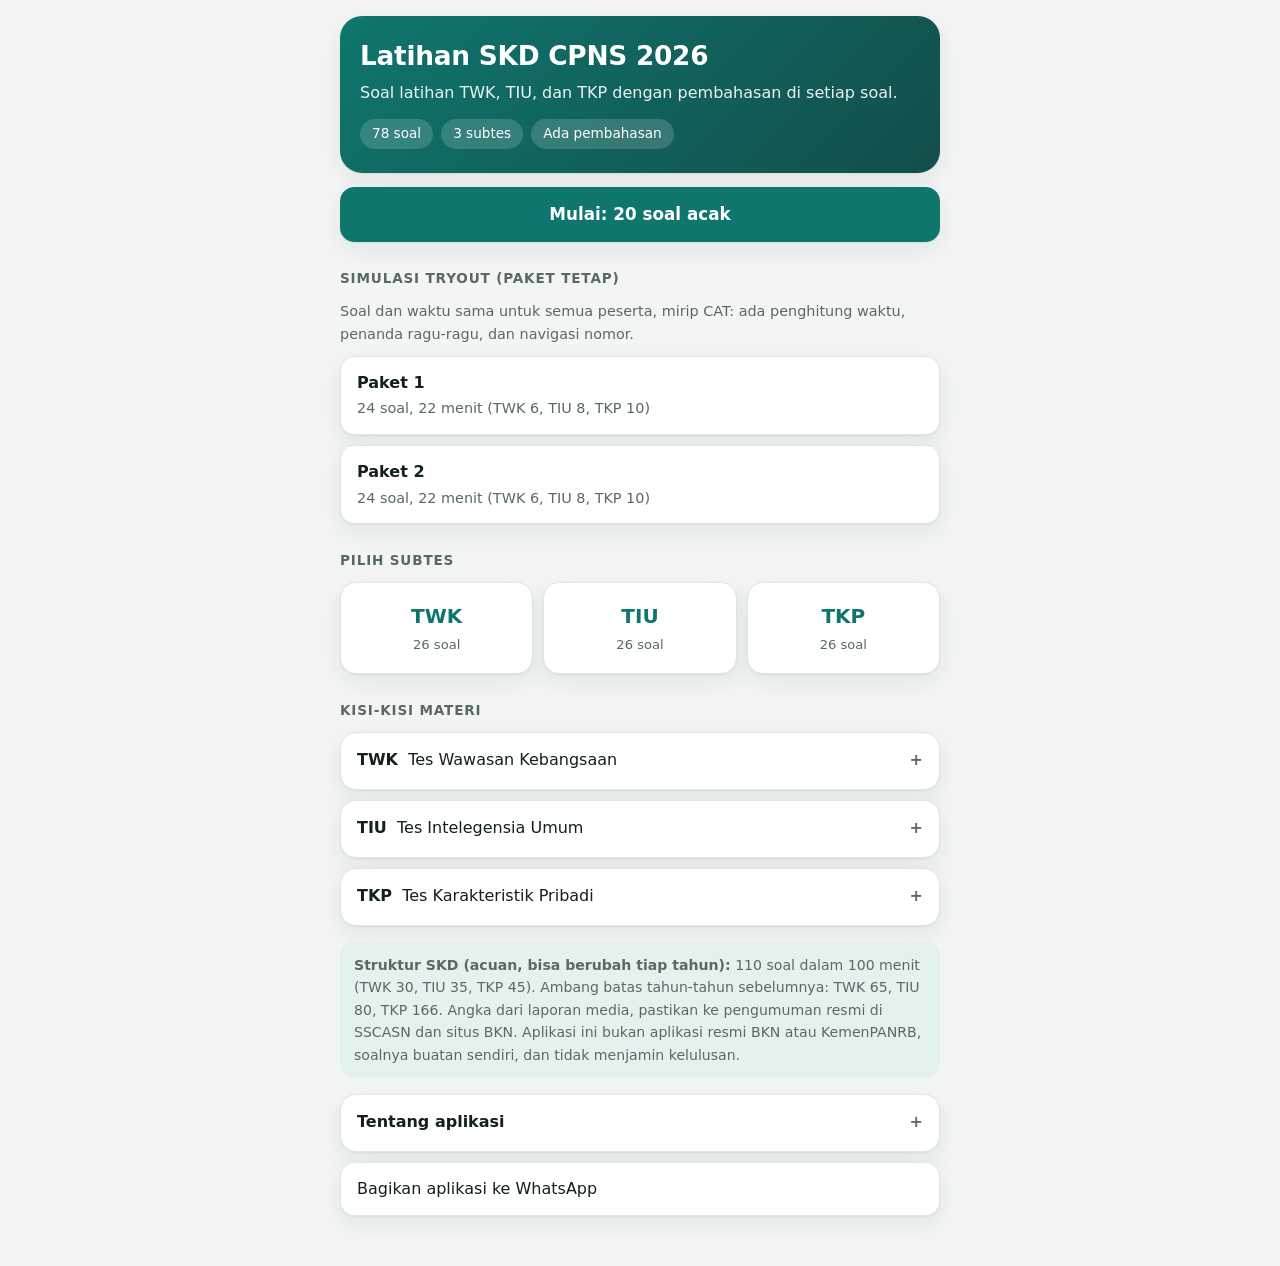
==== latihan-skd-pages/latihan-skd-pages/index.html @ dd1b0652 "Add files via upload" ====
<!doctype html>
<html lang="id">
<head>
<meta charset="utf-8">
<meta name="viewport" content="width=device-width, initial-scale=1, viewport-fit=cover">
<meta name="theme-color" content="#0f766e">
<link rel="manifest" href="manifest.webmanifest">
<link rel="icon" href="icon-192.png">
<link rel="apple-touch-icon" href="icon-192.png">
<title>Latihan SKD CPNS 2026</title>
<style>
:root{--bg:#f2f5f3;--fg:#13201d;--mut:#586966;--card:#fff;--ac:#0f766e;--acfg:#fff;--tint:#e4f2ef;--bad:#b42318;--okbg:#e4f5ec;--nobg:#fdecea;--bd:#dfe7e4;--sh:0 1px 2px rgba(16,40,35,.06),0 8px 24px rgba(16,40,35,.07);color-scheme:light;box-sizing:border-box;padding-top:env(safe-area-inset-top,0px);padding-bottom:env(safe-area-inset-bottom,0px)}
@media (prefers-color-scheme:dark){:root:not([data-theme="light"]){--bg:#0e1514;--fg:#e6f0ed;--mut:#9bb0ab;--card:#16201f;--ac:#2dd4bf;--acfg:#032a25;--tint:#143230;--bad:#ff8f84;--okbg:#10301f;--nobg:#3a1714;--bd:#26393a;--sh:none;color-scheme:dark}}
:root[data-theme="dark"]{--bg:#0e1514;--fg:#e6f0ed;--mut:#9bb0ab;--card:#16201f;--ac:#2dd4bf;--acfg:#032a25;--tint:#143230;--bad:#ff8f84;--okbg:#10301f;--nobg:#3a1714;--bd:#26393a;--sh:none;color-scheme:dark}
html{scroll-padding-top:env(safe-area-inset-top,0px)}
body{margin:0;background:var(--bg);color:var(--fg);font:16px/1.6 system-ui,-apple-system,"Segoe UI",Roboto,sans-serif;-webkit-font-smoothing:antialiased}
main{max-width:600px;margin:0 auto;padding:16px 16px 40px;animation:in .25s ease-out}
@keyframes in{from{opacity:0;transform:translateY(6px)}to{opacity:1;transform:none}}
@media (prefers-reduced-motion:reduce){main{animation:none}.btn,.tile{transition:none!important}}
h1{font-size:1.65rem;line-height:1.2;margin:0 0 8px;letter-spacing:-.01em}
h2{font-size:.85rem;text-transform:uppercase;letter-spacing:.06em;color:var(--mut);margin:26px 0 10px}
p{margin:0 0 10px}.mut{color:var(--mut);font-size:.9rem}
.hero{background:linear-gradient(135deg,#0f766e,#134e4a);color:#fff;border-radius:22px;padding:24px 20px;box-shadow:var(--sh);margin-bottom:14px}
.hero p{opacity:.92;margin:0 0 14px}.chips{display:flex;gap:8px;flex-wrap:wrap}.chips span{background:rgba(255,255,255,.16);border-radius:999px;padding:4px 12px;font-size:.85rem}
.card{background:var(--card);border:1px solid var(--bd);border-radius:16px;padding:14px 16px;margin:10px 0;box-shadow:var(--sh)}
details.card summary{cursor:pointer;min-height:28px;list-style:none}details.card summary::-webkit-details-marker{display:none}
details.card summary::after{content:"+";float:right;color:var(--mut);font-weight:700}details[open].card summary::after{content:"\2212"}
.note{font-size:.88rem;color:var(--mut);background:var(--tint);border-radius:14px;padding:12px 14px;margin:16px 0}
.btn{display:block;width:100%;min-height:52px;margin:10px 0;padding:13px 16px;border-radius:14px;border:1px solid var(--bd);background:var(--card);color:var(--fg);font:inherit;text-align:left;cursor:pointer;box-shadow:var(--sh);transition:transform .08s,border-color .15s}
.btn:active{transform:scale(.985)}.btn:focus-visible,.tile:focus-visible{outline:3px solid var(--ac);outline-offset:2px}
.btn.pri{background:var(--ac);color:var(--acfg);border-color:var(--ac);text-align:center;font-weight:700;font-size:1.05rem}
.grid{display:grid;grid-template-columns:repeat(3,1fr);gap:10px}
.tile{min-height:92px;border-radius:16px;border:1px solid var(--bd);background:var(--card);color:var(--fg);font:inherit;cursor:pointer;box-shadow:var(--sh);display:flex;flex-direction:column;align-items:center;justify-content:center;gap:2px;transition:transform .08s}
.tile:active{transform:scale(.97)}.tile b{font-size:1.25rem;color:var(--ac)}.tile span{font-size:.82rem;color:var(--mut)}
.top{display:flex;justify-content:space-between;align-items:center;margin-bottom:8px}
.tag{display:inline-block;font-size:.8rem;font-weight:700;background:var(--tint);color:var(--ac);border-radius:8px;padding:2px 10px}
.bar{height:8px;background:var(--bd);border-radius:4px;margin:0 0 18px;overflow:hidden}.bar i{display:block;height:100%;background:var(--ac);border-radius:4px;transition:width .3s}
.q{font-size:1.1rem;font-weight:600;line-height:1.5;margin:0 0 14px}
.opt{display:flex;gap:12px;align-items:flex-start;line-height:1.45}
.opt .l{flex:none;width:30px;height:30px;border-radius:50%;background:var(--tint);color:var(--ac);font-weight:700;display:flex;align-items:center;justify-content:center;font-size:.9rem}
.opt.ok{background:var(--okbg);border:2px solid var(--ac)}.opt.no{background:var(--nobg);border:2px solid var(--bad)}
.opt.ok .l{background:var(--ac);color:var(--acfg);font-size:0}.opt.ok .l::after{content:"\2713";font-size:1rem}
.opt.no .l{background:var(--bad);color:#fff;font-size:0}.opt.no .l::after{content:"\2715";font-size:.95rem}
#nx{position:sticky;bottom:12px}
.ring{display:flex;justify-content:center;margin:8px 0 4px}
.row2{display:flex;justify-content:space-between;font-size:.92rem;margin:12px 0 4px}
ul{margin:8px 0 0;padding-left:20px}
.row{display:flex;gap:8px}.row .btn{flex:1;text-align:center;padding:10px 6px}
.opt.sel{background:var(--tint);border:2px solid var(--ac)}
.tm{font-variant-numeric:tabular-nums;font-size:1.15rem;background:var(--tint);color:var(--ac);border-radius:10px;padding:2px 12px}
.nav{display:grid;grid-template-columns:repeat(auto-fill,minmax(44px,1fr));gap:8px;margin-bottom:8px}
.nb{min-height:44px;border-radius:10px;border:1px solid var(--bd);background:var(--card);color:var(--fg);font:inherit;cursor:pointer}
.nb.done{background:var(--ac);color:var(--acfg);border-color:var(--ac)}
.nb.flg{outline:3px solid #d97706;outline-offset:-3px}
.nb.cur{box-shadow:0 0 0 3px var(--fg)}
.btn.opt{border:2px solid var(--bd);align-items:center}
.btn.opt.ok,.btn.opt.sel{border-color:var(--ac)}
.opt.sel .l{background:var(--ac);color:var(--acfg)}.btn.opt.no{border-color:var(--bad)}
</style>
</head>
<body>
<main id="app"></main>
<script>
const m=(k,q,o,c,e)=>({k,q,e,o:o.map((t,i)=>({t,p:i===c?5:0}))});
const t=(q,a,e)=>({k:"TKP",q,e,o:a.map(([t,p])=>({t,p}))});
const Q=[
m("TWK","Sikap mendahulukan kepentingan bangsa di atas kepentingan golongan paling sesuai dengan sila ...",["Ketuhanan Yang Maha Esa","Kemanusiaan yang adil dan beradab","Persatuan Indonesia","Kerakyatan yang dipimpin oleh hikmat kebijaksanaan","Keadilan sosial bagi seluruh rakyat Indonesia"],2,"Mengutamakan kepentingan bangsa dan menjaga persatuan adalah nilai sila ke-3, Persatuan Indonesia."),
m("TWK","Ketentuan bahwa kedaulatan berada di tangan rakyat dan dilaksanakan menurut Undang-Undang Dasar tercantum dalam ...",["Pasal 1 ayat (1)","Pasal 1 ayat (2)","Pasal 1 ayat (3)","Pasal 2 ayat (1)","Pasal 3 ayat (1)"],1,"Pasal 1 ayat (2) UUD 1945 memuat ketentuan tersebut."),
m("TWK","Semboyan Bhinneka Tunggal Ika dikutip dari kitab ...",["Negarakertagama","Sutasoma","Pararaton","Arjunawiwaha","Bharatayuddha"],1,"Frasa itu berasal dari kitab Sutasoma karya Mpu Tantular."),
m("TWK","Kongres Pemuda II yang menghasilkan Sumpah Pemuda berlangsung pada tahun ...",["1908","1912","1928","1945","1949"],2,"Sumpah Pemuda diikrarkan pada 28 Oktober 1928."),
m("TIU","Dokter : Pasien = Guru : ...",["Sekolah","Murid","Buku","Ujian","Kepala sekolah"],1,"Dokter melayani pasien, sama seperti guru mengajar murid."),
m("TIU","Lanjutkan deret: 2, 6, 18, 54, ...",["108","148","162","216","256"],2,"Setiap suku dikali 3, sehingga 54 x 3 = 162."),
m("TIU","Semua pegawai disiplin. Sebagian pegawai berkacamata. Kesimpulan yang pasti benar adalah ...",["Semua yang berkacamata adalah pegawai","Sebagian yang berkacamata adalah pegawai disiplin","Semua pegawai berkacamata","Tidak ada pegawai berkacamata yang disiplin","Sebagian pegawai tidak disiplin"],1,"Sebagian pegawai berkacamata, dan semua pegawai disiplin, maka sebagian yang berkacamata pasti disiplin."),
m("TIU","25% dari 840 adalah ...",["190","200","210","220","250"],2,"840 x 25/100 = 210."),
t("Rekan baru kesulitan memakai aplikasi kantor, sementara kamu sedang sibuk. Sikapmu ...",[["Menjadwalkan sesi khusus sore ini dan memberi tahu rekan baru",4],["Meluangkan beberapa menit sekarang untuk menjelaskan inti, lalu membagikan panduan tertulis",5],["Mengerjakan tugas rekan itu sendiri agar cepat selesai",3],["Menyarankan membaca manual sendiri tanpa bantuan",2],["Membiarkan karena itu bukan tugasmu",1]],"Jawaban terbaik membantu langsung dan membuat rekan mandiri (jejaring kerja)."),
t("Seorang warga marah karena antrean pelayanan lama. Sikapmu ...",[["Menjelaskan penyebab antrean dan perkiraan waktu dengan sopan",4],["Mendengarkan, meminta maaf atas ketidaknyamanan, menjelaskan alur, dan membantu mempercepat sesuai prosedur",5],["Meminta warga menyampaikan keluhan lewat kotak saran",3],["Meminta warga bersabar tanpa penjelasan",2],["Membalas dengan nada tinggi",1]],"Pelayanan publik yang baik: empati, informasi jelas, dan solusi sesuai prosedur."),
t("Atasan memberi tugas di luar keahlianmu dengan tenggat dekat. Sikapmu ...",[["Menerima dan mengerjakan sebisanya tanpa bertanya",4],["Menyampaikan kendala, meminta arahan, dan belajar cepat dari rekan atau panduan agar tetap selesai",5],["Meminta tugas dialihkan ke rekan lain tanpa mencoba",3],["Menunda sampai mendekati tenggat",2],["Menolak mentah-mentah",1]],"Profesionalisme: jujur soal kendala, aktif belajar, dan bertanggung jawab pada hasil."),
t("Kamu menemukan kabar hoaks di grup WhatsApp keluarga. Sikapmu ...",[["Mengirim tautan klarifikasi tanpa komentar",4],["Memeriksa kebenarannya di sumber resmi lalu meluruskan dengan sopan",5],["Mengabaikan karena bukan urusanmu",3],["Meneruskan ke grup lain untuk dimintai pendapat",2],["Menyebarkannya lebih luas",1]],"Verifikasi dulu, lalu luruskan dengan santun."),
m("TWK","Pancasila ditetapkan sebagai dasar negara dalam sidang PPKI pada tanggal ...",["1 Juni 1945","22 Juni 1945","17 Agustus 1945","18 Agustus 1945","5 Juli 1959"],3,"Sidang PPKI 18 Agustus 1945 mengesahkan UUD 1945 beserta Pancasila sebagai dasar negara."),
m("TWK","Lembaga yang berwenang menguji undang-undang terhadap UUD 1945 adalah ...",["Mahkamah Agung","Mahkamah Konstitusi","Komisi Yudisial","Dewan Perwakilan Rakyat","Badan Pemeriksa Keuangan"],1,"Pengujian undang-undang terhadap UUD 1945 menjadi kewenangan Mahkamah Konstitusi."),
m("TWK","Tujuan negara Indonesia dirumuskan dalam Pembukaan UUD 1945 alinea ...",["pertama","kedua","ketiga","keempat","tidak dirumuskan di Pembukaan"],3,"Alinea keempat memuat tujuan negara dan dasar negara."),
m("TWK","Bentuk negara Indonesia menurut Pasal 1 ayat (1) UUD 1945 adalah ...",["Federal","Kesatuan berbentuk republik","Monarki konstitusional","Persemakmuran","Serikat"],1,"Pasal 1 ayat (1): Negara Indonesia ialah negara kesatuan yang berbentuk republik."),
m("TWK","Hari Kebangkitan Nasional diperingati berdasarkan berdirinya organisasi ...",["Sarekat Islam","Budi Utomo","Indische Partij","Muhammadiyah","Taman Siswa"],1,"Budi Utomo berdiri 20 Mei 1908 dan dijadikan tonggak kebangkitan nasional."),
m("TWK","Naskah Proklamasi Kemerdekaan Indonesia diketik oleh ...",["Soekarno","Mohammad Hatta","Sayuti Melik","Achmad Soebardjo","Fatmawati"],2,"Sayuti Melik mengetik naskah proklamasi dari tulisan tangan Soekarno."),
m("TWK","Nilai dasar ASN dalam BerAKHLAK yang menekankan memegang teguh ideologi Pancasila, UUD 1945, dan setia kepada NKRI adalah ...",["Akuntabel","Harmonis","Kolaboratif","Loyal","Adaptif"],3,"Loyal: memegang teguh ideologi Pancasila, UUD 1945, dan setia kepada NKRI."),
m("TWK","Pembagian wilayah NKRI atas provinsi, kabupaten, dan kota diatur dalam Pasal ... UUD 1945",["1","18","27","28","33"],1,"Pasal 18 mengatur pemerintahan daerah."),
m("TWK","Hak dan kewajiban warga negara ikut serta dalam upaya pembelaan negara terdapat dalam ...",["Pasal 27 ayat (3)","Pasal 28A","Pasal 29 ayat (1)","Pasal 31 ayat (1)","Pasal 33 ayat (1)"],0,"Pasal 27 ayat (3) mengatur hak dan kewajiban bela negara."),
m("TWK","Ketentuan bahwa bumi, air, dan kekayaan alam dikuasai negara untuk kemakmuran rakyat terdapat dalam ...",["Pasal 31","Pasal 32","Pasal 33 ayat (3)","Pasal 34","Pasal 28H"],2,"Pasal 33 ayat (3) UUD 1945 memuat ketentuan tersebut."),
m("TWK","Presiden Soeharto menyatakan berhenti dari jabatannya pada tanggal ...",["12 Mei 1998","20 Mei 1998","21 Mei 1998","1 Juni 1998","27 Juli 1998"],2,"Soeharto mengundurkan diri pada 21 Mei 1998, menandai awal masa Reformasi."),
m("TWK","Sidang BPUPKI pertama (29 Mei sampai 1 Juni 1945) membahas ...",["Dasar negara","Teks proklamasi","Pembagian wilayah","Mata uang","Pemilihan presiden"],0,"Sidang pertama BPUPKI membahas dasar negara; pada 1 Juni 1945 Soekarno mengemukakan gagasan Pancasila."),
m("TIU","Sinonim kata EKSPLISIT adalah ...",["tersirat","terselubung","tersurat","rumit","singkat"],2,"Eksplisit berarti jelas atau tersurat."),
m("TIU","Antonim kata TRANSPARAN adalah ...",["terbuka","jelas","tertutup","tipis","bening"],2,"Transparan berarti terbuka atau jelas; lawannya tertutup."),
m("TIU","Pena : Menulis = Pisau : ...",["Dapur","Memotong","Tajam","Makan","Logam"],1,"Fungsi pena adalah menulis, fungsi pisau adalah memotong."),
m("TIU","Sepatu : Kaki = Topi : ...",["Kepala","Rambut","Matahari","Kain","Pakaian"],0,"Sepatu dipakai di kaki, topi dipakai di kepala."),
m("TIU","Lanjutkan deret: 3, 5, 9, 17, 33, ...",["49","57","65","66","81"],2,"Selisihnya 2, 4, 8, 16, 32, sehingga 33 + 32 = 65."),
m("TIU","Lanjutkan deret: 1, 4, 9, 16, 25, ...",["30","32","36","42","49"],2,"Deretnya bilangan kuadrat: 6 x 6 = 36."),
m("TIU","Harga barang Rp80.000 mendapat diskon 15%. Harga yang dibayar adalah ...",["Rp62.000","Rp64.000","Rp66.000","Rp68.000","Rp72.000"],3,"Diskon 15% = Rp12.000, jadi 80.000 - 12.000 = Rp68.000."),
m("TIU","Kendaraan berkecepatan 60 km/jam menempuh 150 km dalam waktu ...",["2 jam","2,5 jam","3 jam","3,5 jam","4 jam"],1,"Waktu = jarak / kecepatan = 150 / 60 = 2,5 jam."),
m("TIU","Perbandingan umur A dan B adalah 3 : 5 dan jumlahnya 48 tahun. Umur B adalah ...",["18 tahun","24 tahun","28 tahun","30 tahun","32 tahun"],3,"48 : 8 = 6, maka B = 5 x 6 = 30 tahun."),
m("TIU","Jika hujan, maka jalan basah. Jalan tidak basah. Kesimpulannya ...",["Hujan","Tidak hujan","Jalan licin","Mungkin hujan","Tidak dapat disimpulkan"],1,"Kontraposisi: jalan tidak basah berarti tidak hujan."),
m("TIU","Semua kucing adalah hewan. Tidak ada hewan yang berupa tumbuhan. Kesimpulan yang benar ...",["Sebagian kucing adalah tumbuhan","Tidak ada kucing yang berupa tumbuhan","Semua hewan adalah kucing","Semua tumbuhan adalah hewan","Sebagian hewan adalah kucing tumbuhan"],1,"Kucing termasuk hewan, hewan bukan tumbuhan, sehingga kucing bukan tumbuhan."),
m("TIU","Andi lebih tinggi dari Budi. Budi lebih tinggi dari Citra. Dedi lebih rendah dari Citra. Siapa yang paling tinggi?",["Andi","Budi","Citra","Dedi","Tidak dapat ditentukan"],0,"Urutan tinggi: Andi > Budi > Citra > Dedi."),
t("Pemohon layanan membawa berkas yang kurang satu dokumen. Sikapmu ...",[["Menjelaskan dokumen yang kurang, memberi daftar persyaratan lengkap, dan cara melengkapinya",5],["Menyebutkan dokumen yang kurang lalu mempersilakan datang lagi",4],["Meminta pemohon membaca papan pengumuman persyaratan",3],["Meminta pemohon bertanya ke loket lain",2],["Menolak dan menyuruh pulang",1]],"Pelayanan yang baik memberi informasi jelas dan solusi."),
t("Kamu menerima email berisi tautan mencurigakan yang meminta kata sandi akun kantor. Sikapmu ...",[["Tidak membuka, melaporkan ke unit TI, lalu menghapusnya",5],["Tidak membuka dan menghapusnya",4],["Menanyakan ke rekan sebelum membukanya",3],["Membuka tautan tetapi tidak mengisi data",2],["Mengisi data agar akun tidak diblokir",1]],"Jangan klik; laporkan agar pegawai lain terlindungi (TIK)."),
t("Dua rekan berselisih sehingga mengganggu kerja tim. Sikapmu ...",[["Mengajak keduanya berdiskusi mencari kesepakatan demi target tim",5],["Menyarankan mereka menyelesaikan sendiri",4],["Melaporkan ke atasan tanpa mencoba menengahi",3],["Menjaga jarak agar tidak terlibat",2],["Memihak salah satu",1]],"Menengahi secara netral menjaga jejaring kerja."),
t("Rapat penting bertepatan dengan hari raya keagamaan salah satu rekan. Sikapmu ...",[["Mengusulkan jadwal lain agar semua dapat hadir",5],["Tetap rapat lalu memberi ringkasan kepada rekan tersebut",4],["Rapat dengan peserta lain dan menyerahkan notulen",3],["Meminta rekan itu memilih antara rapat dan hari rayanya",2],["Mengatakan hari raya bukan alasan tidak hadir",1]],"Menghargai perbedaan keyakinan (sosial budaya)."),
t("Kamu menyadari ada kesalahan data pada laporan yang sudah dikirim. Sikapmu ...",[["Segera melapor ke atasan, memperbaiki, dan mengirim revisi",5],["Memperbaiki dan mengirim ulang tanpa memberi tahu",4],["Memperbaikinya pada laporan berikutnya",3],["Menunggu sampai ada yang menyadari",2],["Menyalahkan rekan penyedia data",1]],"Jujur dan bertanggung jawab (profesionalisme)."),
t("Kamu mendengar rekan menyebarkan ujaran kebencian terhadap kelompok tertentu. Sikapmu ...",[["Menegur dengan santun, mengingatkan nilai persatuan, dan melapor bila berlanjut",5],["Menegur dengan santun",4],["Menghindar dari percakapan itu",3],["Mengabaikan",2],["Ikut tertawa",1]],"Menolak intoleransi dengan cara santun (anti radikalisme)."),
t("Seorang lansia kesulitan mengisi formulir layanan. Sikapmu ...",[["Mendampingi dan membantu mengisi dengan sabar",5],["Meminta petugas lain membantu",4],["Memberi contoh formulir yang sudah terisi",3],["Meminta keluarganya datang membantu",2],["Meminta lansia mengisi sendiri",1]],"Pelayanan ramah dan inklusif."),
t("Atasan menginstruksikan hal yang tidak sesuai prosedur. Sikapmu ...",[["Menyampaikan aturan yang berlaku dengan sopan dan mengusulkan alternatif sesuai prosedur",5],["Meminta instruksi tertulis terlebih dahulu",4],["Bertanya ke rekan senior sebelum memutuskan",3],["Menjalankan karena itu perintah atasan",2],["Menolak dengan kasar",1]],"Tetap taat aturan dengan komunikasi yang baik."),
t("Kantor mewajibkan aplikasi baru yang belum kamu kuasai. Sikapmu ...",[["Mengikuti pelatihan, bertanya, dan berlatih sampai mahir",5],["Belajar sendiri dari panduan",4],["Menunggu rekan membantu",3],["Tetap memakai cara lama",2],["Menolak memakai aplikasi itu",1]],"Adaptif terhadap teknologi (TIK)."),
t("Timmu butuh data dari unit lain yang lambat merespons. Sikapmu ...",[["Menghubungi langsung dengan sopan, menjelaskan urgensi dan tenggat, lalu menindaklanjuti",5],["Mengirim pengingat tertulis",4],["Meminta atasan yang menghubungi",3],["Menunggu sampai data dikirim",2],["Mengerjakan dengan data seadanya tanpa memberi tahu",1]],"Proaktif membangun kerja sama lintas unit."),
t("Seorang warga berbicara bahasa daerah dan kesulitan berbahasa Indonesia saat dilayani. Sikapmu ...",[["Berbicara pelan dan sederhana serta meminta bantuan rekan yang memahami bahasa daerahnya",5],["Meminta warga memakai bahasa Indonesia",4],["Memanggil rekan untuk menggantikan",3],["Melayani sekadarnya",2],["Mengeluh kepada warga",1]],"Menghargai keberagaman dan memastikan layanan dipahami."),
t("Jam pelayanan selesai tetapi masih ada pemohon yang mengantre. Sikapmu ...",[["Tetap melayani yang sudah mengantre sesuai aturan dan menginformasikan jam layanan besok",5],["Melayani sebagian dan meminta sisanya datang besok",4],["Meminta pemohon datang besok dengan penjelasan",3],["Menutup loket tanpa penjelasan",2],["Mematikan lampu dan pulang",1]],"Mengutamakan pelayanan tanpa melanggar aturan."),
m("TWK","Lambang sila keempat Pancasila adalah ...",["Bintang","Rantai","Pohon beringin","Kepala banteng","Padi dan kapas"],3,"Sila keempat dilambangkan dengan kepala banteng."),
m("TWK","Jaminan kemerdekaan tiap penduduk untuk memeluk agama dan beribadah tercantum dalam ...",["Pasal 28E","Pasal 29 ayat (2)","Pasal 30","Pasal 31","Pasal 32"],1,"Pasal 29 ayat (2) menjamin kemerdekaan memeluk agama dan beribadah."),
m("TWK","Anggota MPR terdiri atas anggota DPR dan anggota ...",["DPRD","DPD","Mahkamah Agung","BPK","Menteri"],1,"Pasal 2 ayat (1) UUD 1945: MPR terdiri atas anggota DPR dan DPD."),
m("TWK","Hari Pahlawan 10 November memperingati pertempuran di ...",["Bandung","Semarang","Surabaya","Ambarawa","Medan"],2,"Hari Pahlawan memperingati pertempuran di Surabaya pada November 1945."),
m("TWK","Konferensi Asia Afrika tahun 1955 diselenggarakan di ...",["Jakarta","Bandung","Yogyakarta","Denpasar","Surabaya"],1,"KAA 1955 berlangsung di Bandung."),
m("TWK","Nilai BerAKHLAK yang menekankan bertanggung jawab atas kepercayaan yang diberikan adalah ...",["Kompeten","Akuntabel","Harmonis","Adaptif","Loyal"],1,"Akuntabel berarti bertanggung jawab atas kepercayaan yang diberikan."),
m("TWK","Proklamator kemerdekaan Indonesia adalah ...",["Soekarno dan Sutan Sjahrir","Soekarno dan Mohammad Hatta","Soekarno dan Ki Hajar Dewantara","Mohammad Hatta dan Sutan Sjahrir","Soekarno dan Soeharto"],1,"Proklamasi dibacakan oleh Soekarno dan Mohammad Hatta pada 17 Agustus 1945."),
m("TWK","Perubahan UUD 1945 pada masa Reformasi dilakukan sebanyak ... kali",["2","3","4","5","6"],2,"UUD 1945 diubah empat kali, pada tahun 1999 sampai 2002."),
m("TWK","Lembaga negara yang memeriksa pengelolaan dan tanggung jawab keuangan negara adalah ...",["Bank Indonesia","Badan Pemeriksa Keuangan","Otoritas Jasa Keuangan","Komisi Pemberantasan Korupsi","Mahkamah Agung"],1,"Pemeriksaan keuangan negara adalah tugas Badan Pemeriksa Keuangan (BPK)."),
m("TWK","Jumlah bulu pada masing-masing sayap Garuda Pancasila adalah ...",["8","17","19","45","5"],1,"Sayap 17, ekor 8, pangkal ekor 19, leher 45, melambangkan 17 Agustus 1945."),
m("TIU","Sinonim kata AKURAT adalah ...",["tepat","cepat","lambat","kasar","jauh"],0,"Akurat berarti tepat dan teliti."),
m("TIU","Antonim kata MUTAKHIR adalah ...",["modern","terbaru","kuno","canggih","cepat"],2,"Mutakhir berarti terbaru; lawannya kuno."),
m("TIU","Mata : Melihat = Telinga : ...",["Suara","Mendengar","Kepala","Berbicara","Musik"],1,"Fungsi mata adalah melihat, fungsi telinga adalah mendengar."),
m("TIU","Panas : Dingin = Tinggi : ...",["Besar","Rendah","Jauh","Lebar","Panjang"],1,"Panas berlawanan dengan dingin, tinggi berlawanan dengan rendah."),
m("TIU","Lanjutkan deret: 5, 10, 20, 40, ...",["60","70","80","90","100"],2,"Setiap suku dikali 2, jadi 40 x 2 = 80."),
m("TIU","Lanjutkan deret: 100, 90, 81, 73, 66, ...",["58","59","60","61","62"],2,"Selisihnya turun 10, 9, 8, 7, 6, jadi 66 - 6 = 60."),
m("TIU","3/4 + 1/2 = ...",["4/6","1","5/4","3/2","7/4"],2,"3/4 + 2/4 = 5/4."),
m("TIU","Rata-rata lima bilangan adalah 12. Empat bilangan di antaranya 10, 12, 14, dan 11. Bilangan kelima adalah ...",["11","12","13","14","15"],2,"Jumlah seluruhnya 60. Empat bilangan berjumlah 47, jadi yang kelima 13."),
m("TIU","Enam orang menyelesaikan pekerjaan dalam 10 hari. Jika dikerjakan 12 orang, selesai dalam ... hari",["4","5","6","8","20"],1,"Jumlah orang dua kali lipat, waktu menjadi setengahnya: 5 hari."),
m("TIU","Semua A adalah B. Semua B adalah C. Kesimpulan yang benar ...",["Semua C adalah A","Semua A adalah C","Sebagian C bukan B","Tidak ada A yang C","Semua B adalah A"],1,"A termasuk B dan B termasuk C, maka A termasuk C."),
t("Warga mengeluhkan layanan kantormu lewat media sosial. Sikapmu ...",[["Menanggapi dengan sopan, menelusuri masalahnya, menindaklanjuti, dan mengabari hasilnya",5],["Membalas singkat dan mengarahkan ke kanal pengaduan resmi",4],["Meneruskan ke atasan tanpa menjawab warga",3],["Menunggu sampai ada instruksi",2],["Menghapus komentar tersebut",1]],"Tanggapan cepat, sopan, dan tuntas adalah inti pelayanan publik."),
t("Target kerjamu bulan ini belum tercapai. Sikapmu ...",[["Menganalisis penyebabnya, menyusun rencana perbaikan, dan melapor ke atasan",5],["Menambah jam kerja tanpa melapor",4],["Meminta tenggat diperpanjang tanpa rencana",3],["Menunggu bantuan datang",2],["Menyalahkan keadaan",1]],"Profesional: terbuka soal kendala dan punya rencana."),
t("Rekan beda generasi memakai cara kerja yang berbeda darimu. Sikapmu ...",[["Mengajak berdiskusi dan menggabungkan kelebihan kedua cara",5],["Menyesuaikan diri dengan cara rekan",4],["Tetap memakai caramu sendiri",3],["Menghindari kerja sama",2],["Mengejek cara kerjanya",1]],"Kolaborasi yang menghargai perbedaan."),
t("Pegawai baru dari daerah lain dijadikan bahan lelucon karena logatnya. Sikapmu ...",[["Menegur dengan santun dan mengajak menghargai perbedaan",5],["Mengajak pegawai baru bergabung berbincang",4],["Diam saja",3],["Ikut tersenyum",2],["Ikut bercanda",1]],"Sosial budaya: menolak merendahkan orang lain."),
t("Kamu harus presentasi lewat video call, tetapi koneksi sering terganggu. Sikapmu ...",[["Menyiapkan jaringan cadangan, mengirim materi lebih dulu, dan memberi tahu peserta",5],["Mencoba memperbaiki koneksi saat berlangsung",4],["Menunda dan memberi tahu peserta",3],["Menunggu koneksi membaik tanpa memberi tahu",2],["Membatalkan sepihak",1]],"Antisipasi risiko teknis (TIK)."),
t("Seseorang mengajakmu bergabung kelompok yang menolak Pancasila. Sikapmu ...",[["Menolak tegas dan melaporkan kepada pihak berwenang atau atasan",5],["Menolak tegas lalu menjauh",4],["Menolak dengan halus",3],["Mendengarkan dulu tanpa menolak",2],["Ikut bergabung",1]],"Anti radikalisme: tegas menolak dan melapor."),
t("Warga meminta layanan di luar kewenangan unitmu. Sikapmu ...",[["Menjelaskan dengan sopan dan mengarahkan ke unit berwenang beserta alurnya",5],["Menyebut unit yang berwenang",4],["Meminta warga mencari sendiri",3],["Menolak tanpa penjelasan",2],["Menjanjikan layanan padahal bukan kewenanganmu",1]],"Arahkan dengan jelas tanpa melanggar kewenangan."),
t("Seorang rekan berulang kali datang terlambat. Sikapmu ...",[["Menegur secara pribadi dengan baik dan melapor jika terus berulang",5],["Menegur secara pribadi",4],["Membicarakannya dengan rekan lain",3],["Mengabaikan",2],["Mempermalukannya di depan umum",1]],"Tegur dengan baik dan tetap hormati rekan."),
t("Atasan memuji kamu atas keberhasilan proyek yang dikerjakan bersama tim. Sikapmu ...",[["Mengakui kontribusi seluruh tim",5],["Berterima kasih dan menyebut peran rekan tertentu",4],["Menerima pujian tanpa komentar",3],["Menyebut kontribusimu paling besar",2],["Mengatakan itu hasil kerjamu sendiri",1]],"Menghargai kerja tim."),
t("Rekan meminta salinan data pribadi warga di komputer kantor untuk keperluan pribadi. Sikapmu ...",[["Menolak dengan sopan dan menjelaskan bahwa data wajib dilindungi",5],["Menolak dan melapor ke atasan",4],["Meminta izin tertulis atasan dulu",3],["Memberikan sebagian saja",2],["Memberikan salinannya",1]],"Data pribadi harus dilindungi (integritas dan TIK).")

];
const KISI={TWK:["Pancasila, UUD 1945, NKRI, Bhinneka Tunggal Ika","Nasionalisme, integritas, bela negara","Sejarah dan isu nasional"],TIU:["Verbal: analogi, sinonim dan antonim","Numerik: deret dan hitungan","Logika: silogisme; figural"],TKP:["Pelayanan publik, jejaring kerja","Sosial budaya, teknologi informasi dan komunikasi","Profesionalisme, anti radikalisme"]};
const NAMA={TWK:"Tes Wawasan Kebangsaan",TIU:"Tes Intelegensia Umum",TKP:"Tes Karakteristik Pribadi"};
const app=document.getElementById("app");
const shuf=a=>a.map(x=>[Math.random(),x]).sort((p,q)=>p[0]-q[0]).map(x=>x[1]);
const nQ=k=>Q.filter(q=>q.k===k).length;
// Isi dengan nomor WhatsApp-mu (format 628xxxxxxxxxx) agar tombol masukan muncul.
const FEEDBACK="";
let L=[],i=0,sc,mx,ans;
const esc=s=>String(s).replace(/&/g,"&amp;").replace(/</g,"&lt;");
// Isi SHARE dengan link unduh APK (mis. halaman Releases GitHub) setelah APK jadi.
const SHARE="";
const url=()=>SHARE||location.href.split("#")[0];
function waTo(text){window.open("https://wa.me/"+FEEDBACK+"?text="+encodeURIComponent(text),"_blank","noopener")}
function wa(text){window.open("https://wa.me/?text="+encodeURIComponent(text),"_blank","noopener")}
function home(){
 app.innerHTML=`<section class="hero"><h1>Latihan SKD CPNS 2026</h1><p>Soal latihan TWK, TIU, dan TKP dengan pembahasan di setiap soal.</p><div class="chips"><span>${Q.length} soal</span><span>3 subtes</span><span>Ada pembahasan</span></div></section>
 ${load()?`<button class="btn" id="rs"><b>Lanjutkan simulasi ${PACK[load().p].n}</b><br><span class="mut">Waktu ujian masih berjalan</span></button>`:""}<button class="btn pri" data-c="ALL">Mulai: 20 soal acak</button>
 <h2>Simulasi tryout (paket tetap)</h2><p class="mut">Soal dan waktu sama untuk semua peserta, mirip CAT: ada penghitung waktu, penanda ragu-ragu, dan navigasi nomor.</p>
 ${PACK.map((P,p)=>`<button class="btn" data-p="${p}"><b>${P.n}</b><br><span class="mut">${P.tw+P.ti+P.tk} soal, ${P.min} menit (TWK ${P.tw}, TIU ${P.ti}, TKP ${P.tk})</span></button>`).join("")}
 <h2>Pilih subtes</h2>
 <div class="grid">${["TWK","TIU","TKP"].map(k=>`<button class="tile" data-c="${k}"><b>${k}</b><span>${nQ(k)} soal</span></button>`).join("")}</div>
 <h2>Kisi-kisi materi</h2>
 ${Object.keys(KISI).map(k=>`<details class="card"><summary><b>${k}</b> &nbsp;${NAMA[k]}</summary><ul>${KISI[k].map(x=>`<li>${x}</li>`).join("")}</ul></details>`).join("")}
 <div class="note"><strong>Struktur SKD (acuan, bisa berubah tiap tahun):</strong> 110 soal dalam 100 menit (TWK 30, TIU 35, TKP 45). Ambang batas tahun-tahun sebelumnya: TWK 65, TIU 80, TKP 166. Angka dari laporan media, pastikan ke pengumuman resmi di SSCASN dan situs BKN. Aplikasi ini bukan aplikasi resmi BKN atau KemenPANRB, soalnya buatan sendiri, dan tidak menjamin kelulusan.</div>
 <details class="card"><summary><b>Tentang aplikasi</b></summary><p style="margin-top:8px">Aplikasi latihan mandiri, bukan aplikasi resmi BKN atau KemenPANRB. Soal dibuat sendiri dan belum tentu sama dengan soal asli. Tidak ada jaminan kelulusan. Aplikasi ini tidak meminta login dan tidak mengirim data pribadi ke server; progres simulasi hanya disimpan di perangkatmu. Tombol masukan membuka WhatsApp dengan pesan yang kamu kirim sendiri.</p></details>
 <button class="btn" id="sh">Bagikan aplikasi ke WhatsApp</button>${FEEDBACK?`<button class="btn" id="fbk">Kirim masukan ke pembuat</button>`:""}`;
 app.querySelectorAll("[data-c]").forEach(b=>b.onclick=()=>start(b.dataset.c));
 app.querySelectorAll("[data-p]").forEach(b=>b.onclick=()=>startCat(+b.dataset.p));
 if(document.getElementById("rs"))document.getElementById("rs").onclick=resume;
 document.getElementById("sh").onclick=()=>wa("Latihan soal SKD CPNS 2026 (TWK, TIU, TKP) dengan kisi-kisi dan pembahasan: "+url());
 if(FEEDBACK)document.getElementById("fbk").onclick=()=>waTo("Masukan untuk Latihan SKD CPNS 2026:\n");
}
function start(c){L=shuf(Q.filter(q=>c==="ALL"||q.k===c));if(c==="ALL")L=L.slice(0,20);i=0;sc={TWK:0,TIU:0,TKP:0};mx={TWK:0,TIU:0,TKP:0};ans=null;show()}
function show(){
 const q=L[i];ans=null;
 app.innerHTML=`<div class="top"><span class="tag">${q.k}</span><span class="mut">${i+1} / ${L.length}</span></div><div class="bar"><i style="width:${i/L.length*100}%"></i></div>
 <p class="q">${esc(q.q)}</p>
 ${q.o.map((o,j)=>`<button class="btn opt" data-j="${j}"><span class="l">${String.fromCharCode(65+j)}</span><span>${esc(o.t)}</span></button>`).join("")}
 <div id="fb"></div>`;
 app.querySelectorAll(".opt").forEach(b=>b.onclick=()=>pick(+b.dataset.j));
 window.scrollTo(0,0);
}
function pick(j){
 if(ans!==null)return;ans=j;const q=L[i],best=Math.max(...q.o.map(o=>o.p));
 sc[q.k]+=q.o[j].p;mx[q.k]+=best;
 app.querySelectorAll(".opt").forEach((b,x)=>{if(q.o[x].p===best)b.classList.add("ok");else if(x===j)b.classList.add("no")});
 document.getElementById("fb").innerHTML=`<div class="card"><strong>Poin: ${q.o[j].p} dari ${best}</strong><p style="margin:6px 0 0">${esc(q.e)}</p></div>
 <button class="btn" id="sq">Bagikan soal ini ke WhatsApp</button>${FEEDBACK?`<button class="btn" id="rp">Laporkan soal atau jawaban ini</button>`:""}<button class="btn pri" id="nx">${i+1<L.length?"Soal berikutnya":"Lihat hasil"}</button>`;
 document.getElementById("nx").onclick=()=>{i++;i<L.length?show():fin()};
 if(FEEDBACK)document.getElementById("rp").onclick=()=>waTo("Laporan soal ("+q.k+"):\n"+q.q+"\nJawaban saya: "+q.o[j].t+"\nCatatan: ");
 document.getElementById("sq").onclick=()=>wa("Coba jawab soal latihan SKD CPNS ini:\n\n"+q.q+"\n"+q.o.map((o,x)=>String.fromCharCode(65+x)+". "+o.t).join("\n")+"\n\nLebih banyak soal: "+url());
}
function fin(){
 const ks=["TWK","TIU","TKP"].filter(k=>mx[k]>0),tot=ks.reduce((a,k)=>a+sc[k],0),tm=ks.reduce((a,k)=>a+mx[k],0);
 const pct=Math.round(tot/tm*100),line=ks.map(k=>`${k} ${sc[k]}/${mx[k]}`).join(", ");
 const msg=pct>=80?"Hasil sangat baik. Pertahankan ritme latihanmu.":pct>=60?"Cukup baik. Pelajari ulang bagian yang masih salah.":"Masih perlu banyak latihan. Ulangi materi dasarnya dulu.";
 app.innerHTML=`<h1>Hasil latihan</h1>
 <div class="card"><div class="ring"><svg viewBox="0 0 120 120" width="150" height="150" role="img" aria-label="Skor ${pct} persen"><circle cx="60" cy="60" r="52" fill="none" stroke="var(--bd)" stroke-width="10"/><circle cx="60" cy="60" r="52" fill="none" stroke="var(--ac)" stroke-width="10" stroke-linecap="round" stroke-dasharray="${(pct*3.267).toFixed(1)} 400" transform="rotate(-90 60 60)"/><text x="60" y="67" text-anchor="middle" font-size="26" font-weight="700" fill="var(--fg)">${pct}%</text></svg></div>
 <p style="text-align:center;margin:0 0 6px"><strong>${tot} dari ${tm} poin</strong></p><p class="mut" style="text-align:center">${msg}</p>
 ${ks.map(k=>`<div class="row2"><span>${k}</span><span>${sc[k]} / ${mx[k]}</span></div><div class="bar" style="margin:0"><i style="width:${sc[k]/mx[k]*100}%"></i></div>`).join("")}</div>
 <p class="mut">Ini latihan mini, jadi skornya bukan prediksi nilai SKD sebenarnya.</p>
 <button class="btn pri" id="sr">Bagikan hasil ke WhatsApp</button><button class="btn" id="ag">Latihan lagi</button>`;
 document.getElementById("sr").onclick=()=>wa("Hasil latihan SKD CPNS 2026 saya: "+line+". Coba juga: "+url());
 document.getElementById("ag").onclick=home;
 window.scrollTo(0,0);
}
const PACK=[{n:"Paket 1",tw:6,ti:8,tk:10,min:22},{n:"Paket 2",tw:6,ti:8,tk:10,min:22}];
let C=null,tmr=null;
const idxOf=k=>Q.map((q,i)=>q.k===k?i:-1).filter(i=>i>=0);
const fmt=s=>String(Math.floor(s/60)).padStart(2,"0")+":"+String(s%60).padStart(2,"0");
function ringSvg(pct){return `<svg viewBox="0 0 120 120" width="150" height="150" role="img" aria-label="Skor ${pct} persen"><circle cx="60" cy="60" r="52" fill="none" stroke="var(--bd)" stroke-width="10"/><circle cx="60" cy="60" r="52" fill="none" stroke="var(--ac)" stroke-width="10" stroke-linecap="round" stroke-dasharray="${(pct*3.267).toFixed(1)} 400" transform="rotate(-90 60 60)"/><text x="60" y="67" text-anchor="middle" font-size="26" font-weight="700" fill="var(--fg)">${pct}%</text></svg>`}
function startCat(p){
 const P=PACK[p],s=n=>idxOf(n.k).slice(p*n.c,p*n.c+n.c);
 C={p,qs:[...s({k:"TWK",c:P.tw}),...s({k:"TIU",c:P.ti}),...s({k:"TKP",c:P.tk})],ans:{},flag:{},cur:0,end:Date.now()+P.min*60000,sure:false};
 clearInterval(tmr);tmr=setInterval(tick,1000);catShow();window.scrollTo(0,0);
}
function tick(){
 const r=Math.max(0,Math.round((C.end-Date.now())/1000)),e=document.getElementById("tm");
 if(e)e.textContent=fmt(r);
 if(r<=0)catFin();
}
function go(n){C.cur=Math.max(0,Math.min(C.qs.length-1,n));C.sure=false;catShow();window.scrollTo(0,0)}
function catShow(){
 const k=C.qs[C.cur],q=Q[k];save();
 app.innerHTML=`<div class="top"><span class="tag">${q.k}</span><b id="tm" class="tm"></b></div>
 <p class="mut">Soal ${C.cur+1} dari ${C.qs.length}</p><p class="q">${esc(q.q)}</p>
 ${q.o.map((o,j)=>`<button class="btn opt${C.ans[k]===j?" sel":""}" data-j="${j}"><span class="l">${String.fromCharCode(65+j)}</span><span>${esc(o.t)}</span></button>`).join("")}
 <div class="row"><button class="btn" id="pv">Sebelumnya</button><button class="btn" id="fl">${C.flag[k]?"Batal ragu":"Ragu-ragu"}</button><button class="btn" id="nx2">Berikutnya</button></div>
 <h2>Navigasi soal</h2><div class="nav">${C.qs.map((x,n)=>`<button class="nb${n===C.cur?" cur":""}${C.ans[x]!==undefined?" done":""}${C.flag[x]?" flg":""}" data-n="${n}" aria-label="Soal ${n+1}">${n+1}${C.flag[x]?"*":""}</button>`).join("")}</div>
 <p class="mut">Terisi = dijawab. Tanda * = ragu-ragu.</p>
 <button class="btn pri" id="fin">${C.sure?"Yakin selesai? Ketuk lagi":"Selesai ujian"}</button>`;
 app.querySelectorAll(".opt").forEach(b=>b.onclick=()=>{C.ans[k]=+b.dataset.j;C.sure=false;catShow()});
 app.querySelectorAll(".nb").forEach(b=>b.onclick=()=>go(+b.dataset.n));
 document.getElementById("pv").onclick=()=>go(C.cur-1);
 document.getElementById("nx2").onclick=()=>go(C.cur+1);
 document.getElementById("fl").onclick=()=>{C.flag[k]=!C.flag[k];C.sure=false;catShow()};
 document.getElementById("fin").onclick=()=>{if(C.sure)catFin();else{C.sure=true;catShow()}};
 tick();
}
function catFin(){
 clearInterval(tmr);drop();
 const S={TWK:[0,0],TIU:[0,0],TKP:[0,0]};
 C.qs.forEach(k=>{const q=Q[k];S[q.k][1]+=Math.max(...q.o.map(o=>o.p));if(C.ans[k]!==undefined)S[q.k][0]+=q.o[C.ans[k]].p});
 const ks=Object.keys(S).filter(x=>S[x][1]>0),tot=ks.reduce((a,x)=>a+S[x][0],0),mxs=ks.reduce((a,x)=>a+S[x][1],0),pct=Math.round(tot/mxs*100);
 const na=C.qs.filter(k=>C.ans[k]===undefined).length,line=ks.map(x=>`${x} ${S[x][0]}/${S[x][1]}`).join(", ");
 app.innerHTML=`<h1>Hasil ${PACK[C.p].n}</h1>
 <div class="card"><div class="ring">${ringSvg(pct)}</div><p style="text-align:center;margin:0 0 6px"><strong>${tot} dari ${mxs} poin</strong></p><p class="mut" style="text-align:center">${na} soal tidak dijawab.</p>
 ${ks.map(x=>`<div class="row2"><span>${x}</span><span>${S[x][0]} / ${S[x][1]}</span></div><div class="bar" style="margin:0"><i style="width:${S[x][0]/S[x][1]*100}%"></i></div>`).join("")}</div>
 <p class="mut">Ini simulasi mini, bukan prediksi nilai SKD sebenarnya.</p>
 <button class="btn pri" id="sr">Bagikan hasil ke WhatsApp</button>
 <h2>Pembahasan</h2>
 ${C.qs.map((k,n)=>{const q=Q[k],a=C.ans[k],best=Math.max(...q.o.map(o=>o.p)),bi=q.o.findIndex(o=>o.p===best);return `<details class="card"><summary><b>${n+1}.</b> ${esc(q.q)}</summary><p style="margin-top:8px">Jawabanmu: ${a===undefined?"tidak dijawab":esc(q.o[a].t)+" ("+q.o[a].p+" poin)"}</p><p>Terbaik: ${esc(q.o[bi].t)} (${best} poin)</p><p class="mut">${esc(q.e)}</p></details>`}).join("")}
 <button class="btn" id="ag">Kembali ke awal</button>`;
 document.getElementById("sr").onclick=()=>wa("Hasil simulasi "+PACK[C.p].n+" SKD CPNS 2026 saya: "+line+". Coba juga: "+url());
 document.getElementById("ag").onclick=home;
 window.scrollTo(0,0);
}
const KEY="skd-cat-v1";
function save(){try{if(C)localStorage.setItem(KEY,JSON.stringify(C))}catch(e){}}
function load(){try{const s=JSON.parse(localStorage.getItem(KEY)||"null");if(s&&s.end>Date.now())return s;localStorage.removeItem(KEY)}catch(e){}return null}
function drop(){try{localStorage.removeItem(KEY)}catch(e){}}
function resume(){const s=load();if(!s)return home();C=s;clearInterval(tmr);tmr=setInterval(tick,1000);catShow();window.scrollTo(0,0)}
home();
if("serviceWorker" in navigator)addEventListener("load",()=>{navigator.serviceWorker.register("sw.js").catch(()=>{})});
</script>
</body>
</html>
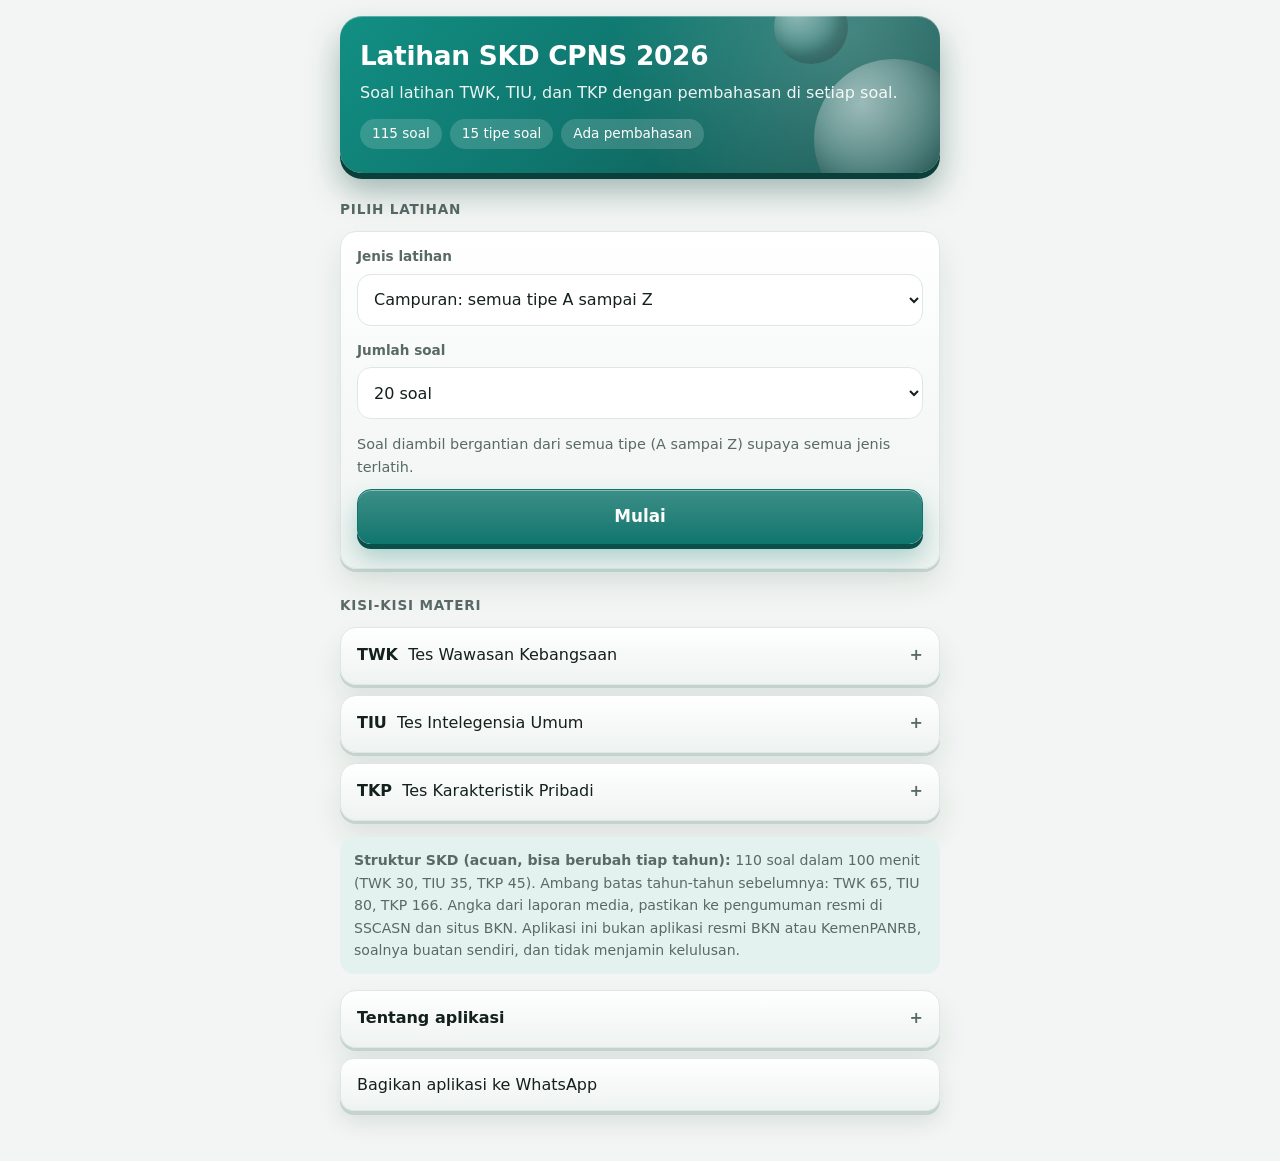
==== commit 3ae4cc94: "Add files via upload" ====
--- a/latihan-skd-pages/latihan-skd-pages/index.html
+++ b/latihan-skd-pages/latihan-skd-pages/index.html
@@ -56,95 +56,36 @@
 .btn.opt{border:2px solid var(--bd);align-items:center}
 .btn.opt.ok,.btn.opt.sel{border-color:var(--ac)}
 .opt.sel .l{background:var(--ac);color:var(--acfg)}.btn.opt.no{border-color:var(--bad)}
+.sel{display:block;width:100%;min-height:52px;border-radius:14px;border:1px solid var(--bd);background:var(--card);color:var(--fg);font:inherit;padding:0 12px;margin:6px 0 14px}
+.sel:disabled{opacity:.5}.sel:focus-visible{outline:3px solid var(--ac);outline-offset:2px}
+.lb{display:block;font-size:.85rem;color:var(--mut);font-weight:600}
+.warn{background:var(--nobg);color:var(--fg);border-radius:14px;padding:12px 14px;margin:12px 0;font-size:.9rem}
+
+:root{--card2:#eef3f1;--edge:#c5d3ce;--edge2:#0a4f49}
+@media (prefers-color-scheme:dark){:root:not([data-theme="light"]){--card2:#121b1a;--edge:#080d0c;--edge2:#17877a}}
+:root[data-theme="dark"]{--card2:#121b1a;--edge:#080d0c;--edge2:#17877a}
+.btn,.tile,.card{background:linear-gradient(180deg,var(--card),var(--card2));box-shadow:0 1px 0 rgba(255,255,255,.65) inset,0 4px 0 var(--edge),0 12px 22px rgba(16,40,35,.10)}
+.card{box-shadow:0 1px 0 rgba(255,255,255,.55) inset,0 3px 0 var(--edge),0 16px 30px rgba(16,40,35,.09)}
+.btn:active,.tile:active{transform:translateY(3px);box-shadow:0 1px 0 rgba(255,255,255,.65) inset,0 1px 0 var(--edge),0 3px 6px rgba(16,40,35,.10)}
+.btn.pri{background:linear-gradient(180deg,color-mix(in srgb,var(--ac) 82%,#fff),var(--ac));border-color:var(--ac);box-shadow:0 1px 0 rgba(255,255,255,.4) inset,0 5px 0 var(--edge2),0 14px 24px rgba(15,118,110,.30)}
+.btn.pri:active{transform:translateY(4px);box-shadow:0 1px 0 rgba(255,255,255,.4) inset,0 1px 0 var(--edge2),0 4px 8px rgba(15,118,110,.25)}
+.hero{position:relative;overflow:hidden;background:radial-gradient(circle at 85% 10%,rgba(255,255,255,.22),transparent 45%),linear-gradient(135deg,#128f83,#0f766e 45%,#134e4a);box-shadow:0 1px 0 rgba(255,255,255,.3) inset,0 6px 0 #0a3f3a,0 18px 32px rgba(10,63,58,.35)}
+.hero>*{position:relative;z-index:1}
+.hero::after{content:"";position:absolute;right:-34px;bottom:-46px;width:160px;height:160px;border-radius:50%;background:radial-gradient(circle at 30% 28%,rgba(255,255,255,.5),rgba(255,255,255,.06) 62%);box-shadow:inset -14px -18px 32px rgba(0,0,0,.28)}
+.hero::before{content:"";position:absolute;right:92px;top:-26px;width:74px;height:74px;border-radius:50%;background:radial-gradient(circle at 30% 28%,rgba(255,255,255,.45),rgba(255,255,255,.05) 62%);box-shadow:inset -8px -10px 18px rgba(0,0,0,.25)}
+.opt .l{background:linear-gradient(180deg,var(--card),var(--tint));box-shadow:0 2px 0 var(--edge),0 1px 0 rgba(255,255,255,.6) inset}
+.nb{box-shadow:0 3px 0 var(--edge)}.nb:active{transform:translateY(2px);box-shadow:0 1px 0 var(--edge)}
+.tm{box-shadow:0 3px 0 var(--edge)}
+.tag{box-shadow:0 2px 0 var(--edge)}
+@media (prefers-reduced-motion:reduce){.btn:active,.tile:active,.nb:active{transform:none}}
 </style>
 </head>
 <body>
 <main id="app"></main>
+<script src="soal.js"></script>
 <script>
-const m=(k,q,o,c,e)=>({k,q,e,o:o.map((t,i)=>({t,p:i===c?5:0}))});
-const t=(q,a,e)=>({k:"TKP",q,e,o:a.map(([t,p])=>({t,p}))});
-const Q=[
-m("TWK","Sikap mendahulukan kepentingan bangsa di atas kepentingan golongan paling sesuai dengan sila ...",["Ketuhanan Yang Maha Esa","Kemanusiaan yang adil dan beradab","Persatuan Indonesia","Kerakyatan yang dipimpin oleh hikmat kebijaksanaan","Keadilan sosial bagi seluruh rakyat Indonesia"],2,"Mengutamakan kepentingan bangsa dan menjaga persatuan adalah nilai sila ke-3, Persatuan Indonesia."),
-m("TWK","Ketentuan bahwa kedaulatan berada di tangan rakyat dan dilaksanakan menurut Undang-Undang Dasar tercantum dalam ...",["Pasal 1 ayat (1)","Pasal 1 ayat (2)","Pasal 1 ayat (3)","Pasal 2 ayat (1)","Pasal 3 ayat (1)"],1,"Pasal 1 ayat (2) UUD 1945 memuat ketentuan tersebut."),
-m("TWK","Semboyan Bhinneka Tunggal Ika dikutip dari kitab ...",["Negarakertagama","Sutasoma","Pararaton","Arjunawiwaha","Bharatayuddha"],1,"Frasa itu berasal dari kitab Sutasoma karya Mpu Tantular."),
-m("TWK","Kongres Pemuda II yang menghasilkan Sumpah Pemuda berlangsung pada tahun ...",["1908","1912","1928","1945","1949"],2,"Sumpah Pemuda diikrarkan pada 28 Oktober 1928."),
-m("TIU","Dokter : Pasien = Guru : ...",["Sekolah","Murid","Buku","Ujian","Kepala sekolah"],1,"Dokter melayani pasien, sama seperti guru mengajar murid."),
-m("TIU","Lanjutkan deret: 2, 6, 18, 54, ...",["108","148","162","216","256"],2,"Setiap suku dikali 3, sehingga 54 x 3 = 162."),
-m("TIU","Semua pegawai disiplin. Sebagian pegawai berkacamata. Kesimpulan yang pasti benar adalah ...",["Semua yang berkacamata adalah pegawai","Sebagian yang berkacamata adalah pegawai disiplin","Semua pegawai berkacamata","Tidak ada pegawai berkacamata yang disiplin","Sebagian pegawai tidak disiplin"],1,"Sebagian pegawai berkacamata, dan semua pegawai disiplin, maka sebagian yang berkacamata pasti disiplin."),
-m("TIU","25% dari 840 adalah ...",["190","200","210","220","250"],2,"840 x 25/100 = 210."),
-t("Rekan baru kesulitan memakai aplikasi kantor, sementara kamu sedang sibuk. Sikapmu ...",[["Menjadwalkan sesi khusus sore ini dan memberi tahu rekan baru",4],["Meluangkan beberapa menit sekarang untuk menjelaskan inti, lalu membagikan panduan tertulis",5],["Mengerjakan tugas rekan itu sendiri agar cepat selesai",3],["Menyarankan membaca manual sendiri tanpa bantuan",2],["Membiarkan karena itu bukan tugasmu",1]],"Jawaban terbaik membantu langsung dan membuat rekan mandiri (jejaring kerja)."),
-t("Seorang warga marah karena antrean pelayanan lama. Sikapmu ...",[["Menjelaskan penyebab antrean dan perkiraan waktu dengan sopan",4],["Mendengarkan, meminta maaf atas ketidaknyamanan, menjelaskan alur, dan membantu mempercepat sesuai prosedur",5],["Meminta warga menyampaikan keluhan lewat kotak saran",3],["Meminta warga bersabar tanpa penjelasan",2],["Membalas dengan nada tinggi",1]],"Pelayanan publik yang baik: empati, informasi jelas, dan solusi sesuai prosedur."),
-t("Atasan memberi tugas di luar keahlianmu dengan tenggat dekat. Sikapmu ...",[["Menerima dan mengerjakan sebisanya tanpa bertanya",4],["Menyampaikan kendala, meminta arahan, dan belajar cepat dari rekan atau panduan agar tetap selesai",5],["Meminta tugas dialihkan ke rekan lain tanpa mencoba",3],["Menunda sampai mendekati tenggat",2],["Menolak mentah-mentah",1]],"Profesionalisme: jujur soal kendala, aktif belajar, dan bertanggung jawab pada hasil."),
-t("Kamu menemukan kabar hoaks di grup WhatsApp keluarga. Sikapmu ...",[["Mengirim tautan klarifikasi tanpa komentar",4],["Memeriksa kebenarannya di sumber resmi lalu meluruskan dengan sopan",5],["Mengabaikan karena bukan urusanmu",3],["Meneruskan ke grup lain untuk dimintai pendapat",2],["Menyebarkannya lebih luas",1]],"Verifikasi dulu, lalu luruskan dengan santun."),
-m("TWK","Pancasila ditetapkan sebagai dasar negara dalam sidang PPKI pada tanggal ...",["1 Juni 1945","22 Juni 1945","17 Agustus 1945","18 Agustus 1945","5 Juli 1959"],3,"Sidang PPKI 18 Agustus 1945 mengesahkan UUD 1945 beserta Pancasila sebagai dasar negara."),
-m("TWK","Lembaga yang berwenang menguji undang-undang terhadap UUD 1945 adalah ...",["Mahkamah Agung","Mahkamah Konstitusi","Komisi Yudisial","Dewan Perwakilan Rakyat","Badan Pemeriksa Keuangan"],1,"Pengujian undang-undang terhadap UUD 1945 menjadi kewenangan Mahkamah Konstitusi."),
-m("TWK","Tujuan negara Indonesia dirumuskan dalam Pembukaan UUD 1945 alinea ...",["pertama","kedua","ketiga","keempat","tidak dirumuskan di Pembukaan"],3,"Alinea keempat memuat tujuan negara dan dasar negara."),
-m("TWK","Bentuk negara Indonesia menurut Pasal 1 ayat (1) UUD 1945 adalah ...",["Federal","Kesatuan berbentuk republik","Monarki konstitusional","Persemakmuran","Serikat"],1,"Pasal 1 ayat (1): Negara Indonesia ialah negara kesatuan yang berbentuk republik."),
-m("TWK","Hari Kebangkitan Nasional diperingati berdasarkan berdirinya organisasi ...",["Sarekat Islam","Budi Utomo","Indische Partij","Muhammadiyah","Taman Siswa"],1,"Budi Utomo berdiri 20 Mei 1908 dan dijadikan tonggak kebangkitan nasional."),
-m("TWK","Naskah Proklamasi Kemerdekaan Indonesia diketik oleh ...",["Soekarno","Mohammad Hatta","Sayuti Melik","Achmad Soebardjo","Fatmawati"],2,"Sayuti Melik mengetik naskah proklamasi dari tulisan tangan Soekarno."),
-m("TWK","Nilai dasar ASN dalam BerAKHLAK yang menekankan memegang teguh ideologi Pancasila, UUD 1945, dan setia kepada NKRI adalah ...",["Akuntabel","Harmonis","Kolaboratif","Loyal","Adaptif"],3,"Loyal: memegang teguh ideologi Pancasila, UUD 1945, dan setia kepada NKRI."),
-m("TWK","Pembagian wilayah NKRI atas provinsi, kabupaten, dan kota diatur dalam Pasal ... UUD 1945",["1","18","27","28","33"],1,"Pasal 18 mengatur pemerintahan daerah."),
-m("TWK","Hak dan kewajiban warga negara ikut serta dalam upaya pembelaan negara terdapat dalam ...",["Pasal 27 ayat (3)","Pasal 28A","Pasal 29 ayat (1)","Pasal 31 ayat (1)","Pasal 33 ayat (1)"],0,"Pasal 27 ayat (3) mengatur hak dan kewajiban bela negara."),
-m("TWK","Ketentuan bahwa bumi, air, dan kekayaan alam dikuasai negara untuk kemakmuran rakyat terdapat dalam ...",["Pasal 31","Pasal 32","Pasal 33 ayat (3)","Pasal 34","Pasal 28H"],2,"Pasal 33 ayat (3) UUD 1945 memuat ketentuan tersebut."),
-m("TWK","Presiden Soeharto menyatakan berhenti dari jabatannya pada tanggal ...",["12 Mei 1998","20 Mei 1998","21 Mei 1998","1 Juni 1998","27 Juli 1998"],2,"Soeharto mengundurkan diri pada 21 Mei 1998, menandai awal masa Reformasi."),
-m("TWK","Sidang BPUPKI pertama (29 Mei sampai 1 Juni 1945) membahas ...",["Dasar negara","Teks proklamasi","Pembagian wilayah","Mata uang","Pemilihan presiden"],0,"Sidang pertama BPUPKI membahas dasar negara; pada 1 Juni 1945 Soekarno mengemukakan gagasan Pancasila."),
-m("TIU","Sinonim kata EKSPLISIT adalah ...",["tersirat","terselubung","tersurat","rumit","singkat"],2,"Eksplisit berarti jelas atau tersurat."),
-m("TIU","Antonim kata TRANSPARAN adalah ...",["terbuka","jelas","tertutup","tipis","bening"],2,"Transparan berarti terbuka atau jelas; lawannya tertutup."),
-m("TIU","Pena : Menulis = Pisau : ...",["Dapur","Memotong","Tajam","Makan","Logam"],1,"Fungsi pena adalah menulis, fungsi pisau adalah memotong."),
-m("TIU","Sepatu : Kaki = Topi : ...",["Kepala","Rambut","Matahari","Kain","Pakaian"],0,"Sepatu dipakai di kaki, topi dipakai di kepala."),
-m("TIU","Lanjutkan deret: 3, 5, 9, 17, 33, ...",["49","57","65","66","81"],2,"Selisihnya 2, 4, 8, 16, 32, sehingga 33 + 32 = 65."),
-m("TIU","Lanjutkan deret: 1, 4, 9, 16, 25, ...",["30","32","36","42","49"],2,"Deretnya bilangan kuadrat: 6 x 6 = 36."),
-m("TIU","Harga barang Rp80.000 mendapat diskon 15%. Harga yang dibayar adalah ...",["Rp62.000","Rp64.000","Rp66.000","Rp68.000","Rp72.000"],3,"Diskon 15% = Rp12.000, jadi 80.000 - 12.000 = Rp68.000."),
-m("TIU","Kendaraan berkecepatan 60 km/jam menempuh 150 km dalam waktu ...",["2 jam","2,5 jam","3 jam","3,5 jam","4 jam"],1,"Waktu = jarak / kecepatan = 150 / 60 = 2,5 jam."),
-m("TIU","Perbandingan umur A dan B adalah 3 : 5 dan jumlahnya 48 tahun. Umur B adalah ...",["18 tahun","24 tahun","28 tahun","30 tahun","32 tahun"],3,"48 : 8 = 6, maka B = 5 x 6 = 30 tahun."),
-m("TIU","Jika hujan, maka jalan basah. Jalan tidak basah. Kesimpulannya ...",["Hujan","Tidak hujan","Jalan licin","Mungkin hujan","Tidak dapat disimpulkan"],1,"Kontraposisi: jalan tidak basah berarti tidak hujan."),
-m("TIU","Semua kucing adalah hewan. Tidak ada hewan yang berupa tumbuhan. Kesimpulan yang benar ...",["Sebagian kucing adalah tumbuhan","Tidak ada kucing yang berupa tumbuhan","Semua hewan adalah kucing","Semua tumbuhan adalah hewan","Sebagian hewan adalah kucing tumbuhan"],1,"Kucing termasuk hewan, hewan bukan tumbuhan, sehingga kucing bukan tumbuhan."),
-m("TIU","Andi lebih tinggi dari Budi. Budi lebih tinggi dari Citra. Dedi lebih rendah dari Citra. Siapa yang paling tinggi?",["Andi","Budi","Citra","Dedi","Tidak dapat ditentukan"],0,"Urutan tinggi: Andi > Budi > Citra > Dedi."),
-t("Pemohon layanan membawa berkas yang kurang satu dokumen. Sikapmu ...",[["Menjelaskan dokumen yang kurang, memberi daftar persyaratan lengkap, dan cara melengkapinya",5],["Menyebutkan dokumen yang kurang lalu mempersilakan datang lagi",4],["Meminta pemohon membaca papan pengumuman persyaratan",3],["Meminta pemohon bertanya ke loket lain",2],["Menolak dan menyuruh pulang",1]],"Pelayanan yang baik memberi informasi jelas dan solusi."),
-t("Kamu menerima email berisi tautan mencurigakan yang meminta kata sandi akun kantor. Sikapmu ...",[["Tidak membuka, melaporkan ke unit TI, lalu menghapusnya",5],["Tidak membuka dan menghapusnya",4],["Menanyakan ke rekan sebelum membukanya",3],["Membuka tautan tetapi tidak mengisi data",2],["Mengisi data agar akun tidak diblokir",1]],"Jangan klik; laporkan agar pegawai lain terlindungi (TIK)."),
-t("Dua rekan berselisih sehingga mengganggu kerja tim. Sikapmu ...",[["Mengajak keduanya berdiskusi mencari kesepakatan demi target tim",5],["Menyarankan mereka menyelesaikan sendiri",4],["Melaporkan ke atasan tanpa mencoba menengahi",3],["Menjaga jarak agar tidak terlibat",2],["Memihak salah satu",1]],"Menengahi secara netral menjaga jejaring kerja."),
-t("Rapat penting bertepatan dengan hari raya keagamaan salah satu rekan. Sikapmu ...",[["Mengusulkan jadwal lain agar semua dapat hadir",5],["Tetap rapat lalu memberi ringkasan kepada rekan tersebut",4],["Rapat dengan peserta lain dan menyerahkan notulen",3],["Meminta rekan itu memilih antara rapat dan hari rayanya",2],["Mengatakan hari raya bukan alasan tidak hadir",1]],"Menghargai perbedaan keyakinan (sosial budaya)."),
-t("Kamu menyadari ada kesalahan data pada laporan yang sudah dikirim. Sikapmu ...",[["Segera melapor ke atasan, memperbaiki, dan mengirim revisi",5],["Memperbaiki dan mengirim ulang tanpa memberi tahu",4],["Memperbaikinya pada laporan berikutnya",3],["Menunggu sampai ada yang menyadari",2],["Menyalahkan rekan penyedia data",1]],"Jujur dan bertanggung jawab (profesionalisme)."),
-t("Kamu mendengar rekan menyebarkan ujaran kebencian terhadap kelompok tertentu. Sikapmu ...",[["Menegur dengan santun, mengingatkan nilai persatuan, dan melapor bila berlanjut",5],["Menegur dengan santun",4],["Menghindar dari percakapan itu",3],["Mengabaikan",2],["Ikut tertawa",1]],"Menolak intoleransi dengan cara santun (anti radikalisme)."),
-t("Seorang lansia kesulitan mengisi formulir layanan. Sikapmu ...",[["Mendampingi dan membantu mengisi dengan sabar",5],["Meminta petugas lain membantu",4],["Memberi contoh formulir yang sudah terisi",3],["Meminta keluarganya datang membantu",2],["Meminta lansia mengisi sendiri",1]],"Pelayanan ramah dan inklusif."),
-t("Atasan menginstruksikan hal yang tidak sesuai prosedur. Sikapmu ...",[["Menyampaikan aturan yang berlaku dengan sopan dan mengusulkan alternatif sesuai prosedur",5],["Meminta instruksi tertulis terlebih dahulu",4],["Bertanya ke rekan senior sebelum memutuskan",3],["Menjalankan karena itu perintah atasan",2],["Menolak dengan kasar",1]],"Tetap taat aturan dengan komunikasi yang baik."),
-t("Kantor mewajibkan aplikasi baru yang belum kamu kuasai. Sikapmu ...",[["Mengikuti pelatihan, bertanya, dan berlatih sampai mahir",5],["Belajar sendiri dari panduan",4],["Menunggu rekan membantu",3],["Tetap memakai cara lama",2],["Menolak memakai aplikasi itu",1]],"Adaptif terhadap teknologi (TIK)."),
-t("Timmu butuh data dari unit lain yang lambat merespons. Sikapmu ...",[["Menghubungi langsung dengan sopan, menjelaskan urgensi dan tenggat, lalu menindaklanjuti",5],["Mengirim pengingat tertulis",4],["Meminta atasan yang menghubungi",3],["Menunggu sampai data dikirim",2],["Mengerjakan dengan data seadanya tanpa memberi tahu",1]],"Proaktif membangun kerja sama lintas unit."),
-t("Seorang warga berbicara bahasa daerah dan kesulitan berbahasa Indonesia saat dilayani. Sikapmu ...",[["Berbicara pelan dan sederhana serta meminta bantuan rekan yang memahami bahasa daerahnya",5],["Meminta warga memakai bahasa Indonesia",4],["Memanggil rekan untuk menggantikan",3],["Melayani sekadarnya",2],["Mengeluh kepada warga",1]],"Menghargai keberagaman dan memastikan layanan dipahami."),
-t("Jam pelayanan selesai tetapi masih ada pemohon yang mengantre. Sikapmu ...",[["Tetap melayani yang sudah mengantre sesuai aturan dan menginformasikan jam layanan besok",5],["Melayani sebagian dan meminta sisanya datang besok",4],["Meminta pemohon datang besok dengan penjelasan",3],["Menutup loket tanpa penjelasan",2],["Mematikan lampu dan pulang",1]],"Mengutamakan pelayanan tanpa melanggar aturan."),
-m("TWK","Lambang sila keempat Pancasila adalah ...",["Bintang","Rantai","Pohon beringin","Kepala banteng","Padi dan kapas"],3,"Sila keempat dilambangkan dengan kepala banteng."),
-m("TWK","Jaminan kemerdekaan tiap penduduk untuk memeluk agama dan beribadah tercantum dalam ...",["Pasal 28E","Pasal 29 ayat (2)","Pasal 30","Pasal 31","Pasal 32"],1,"Pasal 29 ayat (2) menjamin kemerdekaan memeluk agama dan beribadah."),
-m("TWK","Anggota MPR terdiri atas anggota DPR dan anggota ...",["DPRD","DPD","Mahkamah Agung","BPK","Menteri"],1,"Pasal 2 ayat (1) UUD 1945: MPR terdiri atas anggota DPR dan DPD."),
-m("TWK","Hari Pahlawan 10 November memperingati pertempuran di ...",["Bandung","Semarang","Surabaya","Ambarawa","Medan"],2,"Hari Pahlawan memperingati pertempuran di Surabaya pada November 1945."),
-m("TWK","Konferensi Asia Afrika tahun 1955 diselenggarakan di ...",["Jakarta","Bandung","Yogyakarta","Denpasar","Surabaya"],1,"KAA 1955 berlangsung di Bandung."),
-m("TWK","Nilai BerAKHLAK yang menekankan bertanggung jawab atas kepercayaan yang diberikan adalah ...",["Kompeten","Akuntabel","Harmonis","Adaptif","Loyal"],1,"Akuntabel berarti bertanggung jawab atas kepercayaan yang diberikan."),
-m("TWK","Proklamator kemerdekaan Indonesia adalah ...",["Soekarno dan Sutan Sjahrir","Soekarno dan Mohammad Hatta","Soekarno dan Ki Hajar Dewantara","Mohammad Hatta dan Sutan Sjahrir","Soekarno dan Soeharto"],1,"Proklamasi dibacakan oleh Soekarno dan Mohammad Hatta pada 17 Agustus 1945."),
-m("TWK","Perubahan UUD 1945 pada masa Reformasi dilakukan sebanyak ... kali",["2","3","4","5","6"],2,"UUD 1945 diubah empat kali, pada tahun 1999 sampai 2002."),
-m("TWK","Lembaga negara yang memeriksa pengelolaan dan tanggung jawab keuangan negara adalah ...",["Bank Indonesia","Badan Pemeriksa Keuangan","Otoritas Jasa Keuangan","Komisi Pemberantasan Korupsi","Mahkamah Agung"],1,"Pemeriksaan keuangan negara adalah tugas Badan Pemeriksa Keuangan (BPK)."),
-m("TWK","Jumlah bulu pada masing-masing sayap Garuda Pancasila adalah ...",["8","17","19","45","5"],1,"Sayap 17, ekor 8, pangkal ekor 19, leher 45, melambangkan 17 Agustus 1945."),
-m("TIU","Sinonim kata AKURAT adalah ...",["tepat","cepat","lambat","kasar","jauh"],0,"Akurat berarti tepat dan teliti."),
-m("TIU","Antonim kata MUTAKHIR adalah ...",["modern","terbaru","kuno","canggih","cepat"],2,"Mutakhir berarti terbaru; lawannya kuno."),
-m("TIU","Mata : Melihat = Telinga : ...",["Suara","Mendengar","Kepala","Berbicara","Musik"],1,"Fungsi mata adalah melihat, fungsi telinga adalah mendengar."),
-m("TIU","Panas : Dingin = Tinggi : ...",["Besar","Rendah","Jauh","Lebar","Panjang"],1,"Panas berlawanan dengan dingin, tinggi berlawanan dengan rendah."),
-m("TIU","Lanjutkan deret: 5, 10, 20, 40, ...",["60","70","80","90","100"],2,"Setiap suku dikali 2, jadi 40 x 2 = 80."),
-m("TIU","Lanjutkan deret: 100, 90, 81, 73, 66, ...",["58","59","60","61","62"],2,"Selisihnya turun 10, 9, 8, 7, 6, jadi 66 - 6 = 60."),
-m("TIU","3/4 + 1/2 = ...",["4/6","1","5/4","3/2","7/4"],2,"3/4 + 2/4 = 5/4."),
-m("TIU","Rata-rata lima bilangan adalah 12. Empat bilangan di antaranya 10, 12, 14, dan 11. Bilangan kelima adalah ...",["11","12","13","14","15"],2,"Jumlah seluruhnya 60. Empat bilangan berjumlah 47, jadi yang kelima 13."),
-m("TIU","Enam orang menyelesaikan pekerjaan dalam 10 hari. Jika dikerjakan 12 orang, selesai dalam ... hari",["4","5","6","8","20"],1,"Jumlah orang dua kali lipat, waktu menjadi setengahnya: 5 hari."),
-m("TIU","Semua A adalah B. Semua B adalah C. Kesimpulan yang benar ...",["Semua C adalah A","Semua A adalah C","Sebagian C bukan B","Tidak ada A yang C","Semua B adalah A"],1,"A termasuk B dan B termasuk C, maka A termasuk C."),
-t("Warga mengeluhkan layanan kantormu lewat media sosial. Sikapmu ...",[["Menanggapi dengan sopan, menelusuri masalahnya, menindaklanjuti, dan mengabari hasilnya",5],["Membalas singkat dan mengarahkan ke kanal pengaduan resmi",4],["Meneruskan ke atasan tanpa menjawab warga",3],["Menunggu sampai ada instruksi",2],["Menghapus komentar tersebut",1]],"Tanggapan cepat, sopan, dan tuntas adalah inti pelayanan publik."),
-t("Target kerjamu bulan ini belum tercapai. Sikapmu ...",[["Menganalisis penyebabnya, menyusun rencana perbaikan, dan melapor ke atasan",5],["Menambah jam kerja tanpa melapor",4],["Meminta tenggat diperpanjang tanpa rencana",3],["Menunggu bantuan datang",2],["Menyalahkan keadaan",1]],"Profesional: terbuka soal kendala dan punya rencana."),
-t("Rekan beda generasi memakai cara kerja yang berbeda darimu. Sikapmu ...",[["Mengajak berdiskusi dan menggabungkan kelebihan kedua cara",5],["Menyesuaikan diri dengan cara rekan",4],["Tetap memakai caramu sendiri",3],["Menghindari kerja sama",2],["Mengejek cara kerjanya",1]],"Kolaborasi yang menghargai perbedaan."),
-t("Pegawai baru dari daerah lain dijadikan bahan lelucon karena logatnya. Sikapmu ...",[["Menegur dengan santun dan mengajak menghargai perbedaan",5],["Mengajak pegawai baru bergabung berbincang",4],["Diam saja",3],["Ikut tersenyum",2],["Ikut bercanda",1]],"Sosial budaya: menolak merendahkan orang lain."),
-t("Kamu harus presentasi lewat video call, tetapi koneksi sering terganggu. Sikapmu ...",[["Menyiapkan jaringan cadangan, mengirim materi lebih dulu, dan memberi tahu peserta",5],["Mencoba memperbaiki koneksi saat berlangsung",4],["Menunda dan memberi tahu peserta",3],["Menunggu koneksi membaik tanpa memberi tahu",2],["Membatalkan sepihak",1]],"Antisipasi risiko teknis (TIK)."),
-t("Seseorang mengajakmu bergabung kelompok yang menolak Pancasila. Sikapmu ...",[["Menolak tegas dan melaporkan kepada pihak berwenang atau atasan",5],["Menolak tegas lalu menjauh",4],["Menolak dengan halus",3],["Mendengarkan dulu tanpa menolak",2],["Ikut bergabung",1]],"Anti radikalisme: tegas menolak dan melapor."),
-t("Warga meminta layanan di luar kewenangan unitmu. Sikapmu ...",[["Menjelaskan dengan sopan dan mengarahkan ke unit berwenang beserta alurnya",5],["Menyebut unit yang berwenang",4],["Meminta warga mencari sendiri",3],["Menolak tanpa penjelasan",2],["Menjanjikan layanan padahal bukan kewenanganmu",1]],"Arahkan dengan jelas tanpa melanggar kewenangan."),
-t("Seorang rekan berulang kali datang terlambat. Sikapmu ...",[["Menegur secara pribadi dengan baik dan melapor jika terus berulang",5],["Menegur secara pribadi",4],["Membicarakannya dengan rekan lain",3],["Mengabaikan",2],["Mempermalukannya di depan umum",1]],"Tegur dengan baik dan tetap hormati rekan."),
-t("Atasan memuji kamu atas keberhasilan proyek yang dikerjakan bersama tim. Sikapmu ...",[["Mengakui kontribusi seluruh tim",5],["Berterima kasih dan menyebut peran rekan tertentu",4],["Menerima pujian tanpa komentar",3],["Menyebut kontribusimu paling besar",2],["Mengatakan itu hasil kerjamu sendiri",1]],"Menghargai kerja tim."),
-t("Rekan meminta salinan data pribadi warga di komputer kantor untuk keperluan pribadi. Sikapmu ...",[["Menolak dengan sopan dan menjelaskan bahwa data wajib dilindungi",5],["Menolak dan melapor ke atasan",4],["Meminta izin tertulis atasan dulu",3],["Memberikan sebagian saja",2],["Memberikan salinannya",1]],"Data pribadi harus dilindungi (integritas dan TIK).")
-
-];
-const KISI={TWK:["Pancasila, UUD 1945, NKRI, Bhinneka Tunggal Ika","Nasionalisme, integritas, bela negara","Sejarah dan isu nasional"],TIU:["Verbal: analogi, sinonim dan antonim","Numerik: deret dan hitungan","Logika: silogisme; figural"],TKP:["Pelayanan publik, jejaring kerja","Sosial budaya, teknologi informasi dan komunikasi","Profesionalisme, anti radikalisme"]};
+if(typeof Q==="undefined"){document.getElementById("app").innerHTML="<p style=\"padding:20px\">Bank soal gagal dimuat. Periksa tanda baca di soal.js.</p>";throw new Error("Q")}
+const KISI={TWK:["Pancasila, UUD 1945, NKRI, Bhinneka Tunggal Ika","Nasionalisme, integritas, bela negara","Sejarah dan isu nasional"],TIU:["Verbal: sinonim, antonim, analogi","Numerik: deret, persen, perbandingan, soal cerita","Logika: silogisme dan penalaran analitis","Figural (soal gambar): belum ada di aplikasi ini"],TKP:["Pelayanan publik, jejaring kerja","Sosial budaya, teknologi informasi dan komunikasi","Profesionalisme, anti radikalisme"]};
 const NAMA={TWK:"Tes Wawasan Kebangsaan",TIU:"Tes Intelegensia Umum",TKP:"Tes Karakteristik Pribadi"};
 const app=document.getElementById("app");
 const shuf=a=>a.map(x=>[Math.random(),x]).sort((p,q)=>p[0]-q[0]).map(x=>x[1]);
@@ -159,24 +100,30 @@
 function waTo(text){window.open("https://wa.me/"+FEEDBACK+"?text="+encodeURIComponent(text),"_blank","noopener")}
 function wa(text){window.open("https://wa.me/?text="+encodeURIComponent(text),"_blank","noopener")}
 function home(){
- app.innerHTML=`<section class="hero"><h1>Latihan SKD CPNS 2026</h1><p>Soal latihan TWK, TIU, dan TKP dengan pembahasan di setiap soal.</p><div class="chips"><span>${Q.length} soal</span><span>3 subtes</span><span>Ada pembahasan</span></div></section>
- ${load()?`<button class="btn" id="rs"><b>Lanjutkan simulasi ${PACK[load().p].n}</b><br><span class="mut">Waktu ujian masih berjalan</span></button>`:""}<button class="btn pri" data-c="ALL">Mulai: 20 soal acak</button>
- <h2>Simulasi tryout (paket tetap)</h2><p class="mut">Soal dan waktu sama untuk semua peserta, mirip CAT: ada penghitung waktu, penanda ragu-ragu, dan navigasi nomor.</p>
- ${PACK.map((P,p)=>`<button class="btn" data-p="${p}"><b>${P.n}</b><br><span class="mut">${P.tw+P.ti+P.tk} soal, ${P.min} menit (TWK ${P.tw}, TIU ${P.ti}, TKP ${P.tk})</span></button>`).join("")}
- <h2>Pilih subtes</h2>
- <div class="grid">${["TWK","TIU","TKP"].map(k=>`<button class="tile" data-c="${k}"><b>${k}</b><span>${nQ(k)} soal</span></button>`).join("")}</div>
+ app.innerHTML=`<section class="hero"><h1>Latihan SKD CPNS 2026</h1><p>Soal latihan TWK, TIU, dan TKP dengan pembahasan di setiap soal.</p><div class="chips"><span>${Q.length} soal</span><span>${nTop} tipe soal</span><span>Ada pembahasan</span></div></section>
+ ${load()?`<button class="btn" id="rs"><b>Lanjutkan simulasi ${PACK[load().p].n}</b><br><span class="mut">Waktu ujian masih berjalan</span></button>`:""}${BAD.length?`<div class="warn"><b>Perhatian:</b> format soal nomor ${BAD.join(", ")} belum benar. Periksa file soal.</div>`:""}
+ <h2>Pilih latihan</h2>
+ <div class="card"><label class="lb" for="sel">Jenis latihan</label>
+ <select id="sel" class="sel"><option value="ALL">Campuran: semua tipe A sampai Z</option>
+ <optgroup label="Per subtes"><option value="TWK">TWK saja (${nQ("TWK")} soal)</option><option value="TIU">TIU saja (${nQ("TIU")} soal)</option><option value="TKP">TKP saja (${nQ("TKP")} soal)</option></optgroup>${grp("TIU","Fokus TIU (per tipe soal)")}${grp("TWK","Topik TWK")}${grp("TKP","Topik TKP")}
+ ${PACK.length?`<optgroup label="Simulasi tryout (paket tetap)">${PACK.map((P,p)=>`<option value="P${p}">${P.n}: ${P.tw+P.ti+P.tk} soal, ${P.min} menit</option>`).join("")}</optgroup>`:""}</select>
+ <label class="lb" for="cnt">Jumlah soal</label>
+ <select id="cnt" class="sel"><option value="10">10 soal</option><option value="20" selected>20 soal</option><option value="30">30 soal</option><option value="0">Semua soal</option></select>
+ <p class="mut" id="hint"></p><button class="btn pri" id="go">Mulai</button></div>
  <h2>Kisi-kisi materi</h2>
  ${Object.keys(KISI).map(k=>`<details class="card"><summary><b>${k}</b> &nbsp;${NAMA[k]}</summary><ul>${KISI[k].map(x=>`<li>${x}</li>`).join("")}</ul></details>`).join("")}
  <div class="note"><strong>Struktur SKD (acuan, bisa berubah tiap tahun):</strong> 110 soal dalam 100 menit (TWK 30, TIU 35, TKP 45). Ambang batas tahun-tahun sebelumnya: TWK 65, TIU 80, TKP 166. Angka dari laporan media, pastikan ke pengumuman resmi di SSCASN dan situs BKN. Aplikasi ini bukan aplikasi resmi BKN atau KemenPANRB, soalnya buatan sendiri, dan tidak menjamin kelulusan.</div>
  <details class="card"><summary><b>Tentang aplikasi</b></summary><p style="margin-top:8px">Aplikasi latihan mandiri, bukan aplikasi resmi BKN atau KemenPANRB. Soal dibuat sendiri dan belum tentu sama dengan soal asli. Tidak ada jaminan kelulusan. Aplikasi ini tidak meminta login dan tidak mengirim data pribadi ke server; progres simulasi hanya disimpan di perangkatmu. Tombol masukan membuka WhatsApp dengan pesan yang kamu kirim sendiri.</p></details>
  <button class="btn" id="sh">Bagikan aplikasi ke WhatsApp</button>${FEEDBACK?`<button class="btn" id="fbk">Kirim masukan ke pembuat</button>`:""}`;
- app.querySelectorAll("[data-c]").forEach(b=>b.onclick=()=>start(b.dataset.c));
- app.querySelectorAll("[data-p]").forEach(b=>b.onclick=()=>startCat(+b.dataset.p));
+ const sel=document.getElementById("sel"),cnt=document.getElementById("cnt"),hint=document.getElementById("hint");
+ const upd=()=>{const v=sel.value,pk=v.startsWith("P");cnt.disabled=pk;if(pk){const P=PACK[+v.slice(1)];hint.textContent=`Paket tetap: ${P.tw+P.ti+P.tk} soal dalam ${P.min} menit. Soal dan waktu sama untuk semua peserta.`}else hint.textContent=v==="ALL"?"Soal diambil bergantian dari semua tipe (A sampai Z) supaya semua jenis terlatih.":"Soal diacak setiap kali mulai."};
+ sel.onchange=upd;upd();
+ document.getElementById("go").onclick=()=>{const v=sel.value;v.startsWith("P")?startCat(+v.slice(1)):start(v,+cnt.value)};
  if(document.getElementById("rs"))document.getElementById("rs").onclick=resume;
  document.getElementById("sh").onclick=()=>wa("Latihan soal SKD CPNS 2026 (TWK, TIU, TKP) dengan kisi-kisi dan pembahasan: "+url());
  if(FEEDBACK)document.getElementById("fbk").onclick=()=>waTo("Masukan untuk Latihan SKD CPNS 2026:\n");
 }
-function start(c){L=shuf(Q.filter(q=>c==="ALL"||q.k===c));if(c==="ALL")L=L.slice(0,20);i=0;sc={TWK:0,TIU:0,TKP:0};mx={TWK:0,TIU:0,TKP:0};ans=null;show()}
+function start(c,n){L=c==="ALL"?mix():shuf(c.startsWith("T:")?Q.filter(q=>q.tp===c.slice(2)):Q.filter(q=>q.k===c));if(n>0)L=L.slice(0,n);i=0;sc={TWK:0,TIU:0,TKP:0};mx={TWK:0,TIU:0,TKP:0};ans=null;show()}
 function show(){
  const q=L[i];ans=null;
  app.innerHTML=`<div class="top"><span class="tag">${q.k}</span><span class="mut">${i+1} / ${L.length}</span></div><div class="bar"><i style="width:${i/L.length*100}%"></i></div>
@@ -210,7 +157,18 @@
  document.getElementById("ag").onclick=home;
  window.scrollTo(0,0);
 }
-const PACK=[{n:"Paket 1",tw:6,ti:8,tk:10,min:22},{n:"Paket 2",tw:6,ti:8,tk:10,min:22}];
+const topikOf=q=>{const s=q.q;
+ if(q.k==="TIU")return /^(Sinonim|Antonim)/i.test(s)?"Sinonim dan antonim":/ : .*=\s*\S*\s*\.\.\.$|= .*\.\.\.$/.test(s)&&s.includes(" : ")?"Analogi":/deret/i.test(s)?"Deret angka":/Semua|Jika|lebih tinggi/.test(s)?"Logika dan silogisme":"Hitungan dan persen";
+ if(q.k==="TWK")return /Pasal|UUD|Pembukaan|MPR|Mahkamah|Badan|Lembaga|Ketentuan/.test(s)?"UUD 1945 dan lembaga negara":/Pancasila|sila|Garuda|Bhinneka|BerAKHLAK|Nilai|Sikap/.test(s)?"Pancasila dan nilai":"Sejarah nasional";
+ return /warga|pemohon|layanan|antre|lansia/i.test(s)?"Pelayanan publik":/email|aplikasi|video call|hoaks|data pribadi/i.test(s)?"TIK dan literasi digital":/menolak Pancasila|ujaran/i.test(s)?"Anti radikalisme":/rekan|tim|unit|pujian|generasi|daerah lain/i.test(s)?"Jejaring kerja":"Profesionalisme"};
+Q.forEach(q=>{q.tp=q.tp||topikOf(q)});
+const nTop=new Set(Q.map(q=>q.tp)).size;
+const grp=(k,l)=>{const ts=[...new Set(Q.filter(q=>q.k===k).map(q=>q.tp))];return `<optgroup label="${l}">${ts.map(t=>`<option value="T:${t}">${t} (${Q.filter(q=>q.tp===t).length})</option>`).join("")}</optgroup>`};
+const mix=()=>{const g={};Q.forEach(q=>(g[q.tp]=g[q.tp]||[]).push(q));const ks=shuf(Object.keys(g));ks.forEach(k=>g[k]=shuf(g[k]));const out=[];let more=true;while(more){more=false;ks.forEach(k=>{if(g[k].length){out.push(g[k].pop());more=true}})}return out};
+const PK={tw:6,ti:8,tk:10,min:22};
+const nPack=Math.min(Math.floor(nQ("TWK")/PK.tw),Math.floor(nQ("TIU")/PK.ti),Math.floor(nQ("TKP")/PK.tk));
+const PACK=Array.from({length:nPack},(_,i)=>({n:"Paket "+(i+1),tw:PK.tw,ti:PK.ti,tk:PK.tk,min:PK.min}));
+const BAD=Q.map((q,i)=>{const mx=Math.max(...q.o.map(o=>o.p));const ok=["TWK","TIU","TKP"].includes(q.k)&&q.q&&q.e&&q.o.length===5&&q.o.filter(o=>o.p===mx).length===1&&(q.k!=="TKP"||q.o.map(o=>o.p).sort().join("")==="12345");return ok?0:i+1}).filter(Boolean);
 let C=null,tmr=null;
 const idxOf=k=>Q.map((q,i)=>q.k===k?i:-1).filter(i=>i>=0);
 const fmt=s=>String(Math.floor(s/60)).padStart(2,"0")+":"+String(s%60).padStart(2,"0");
